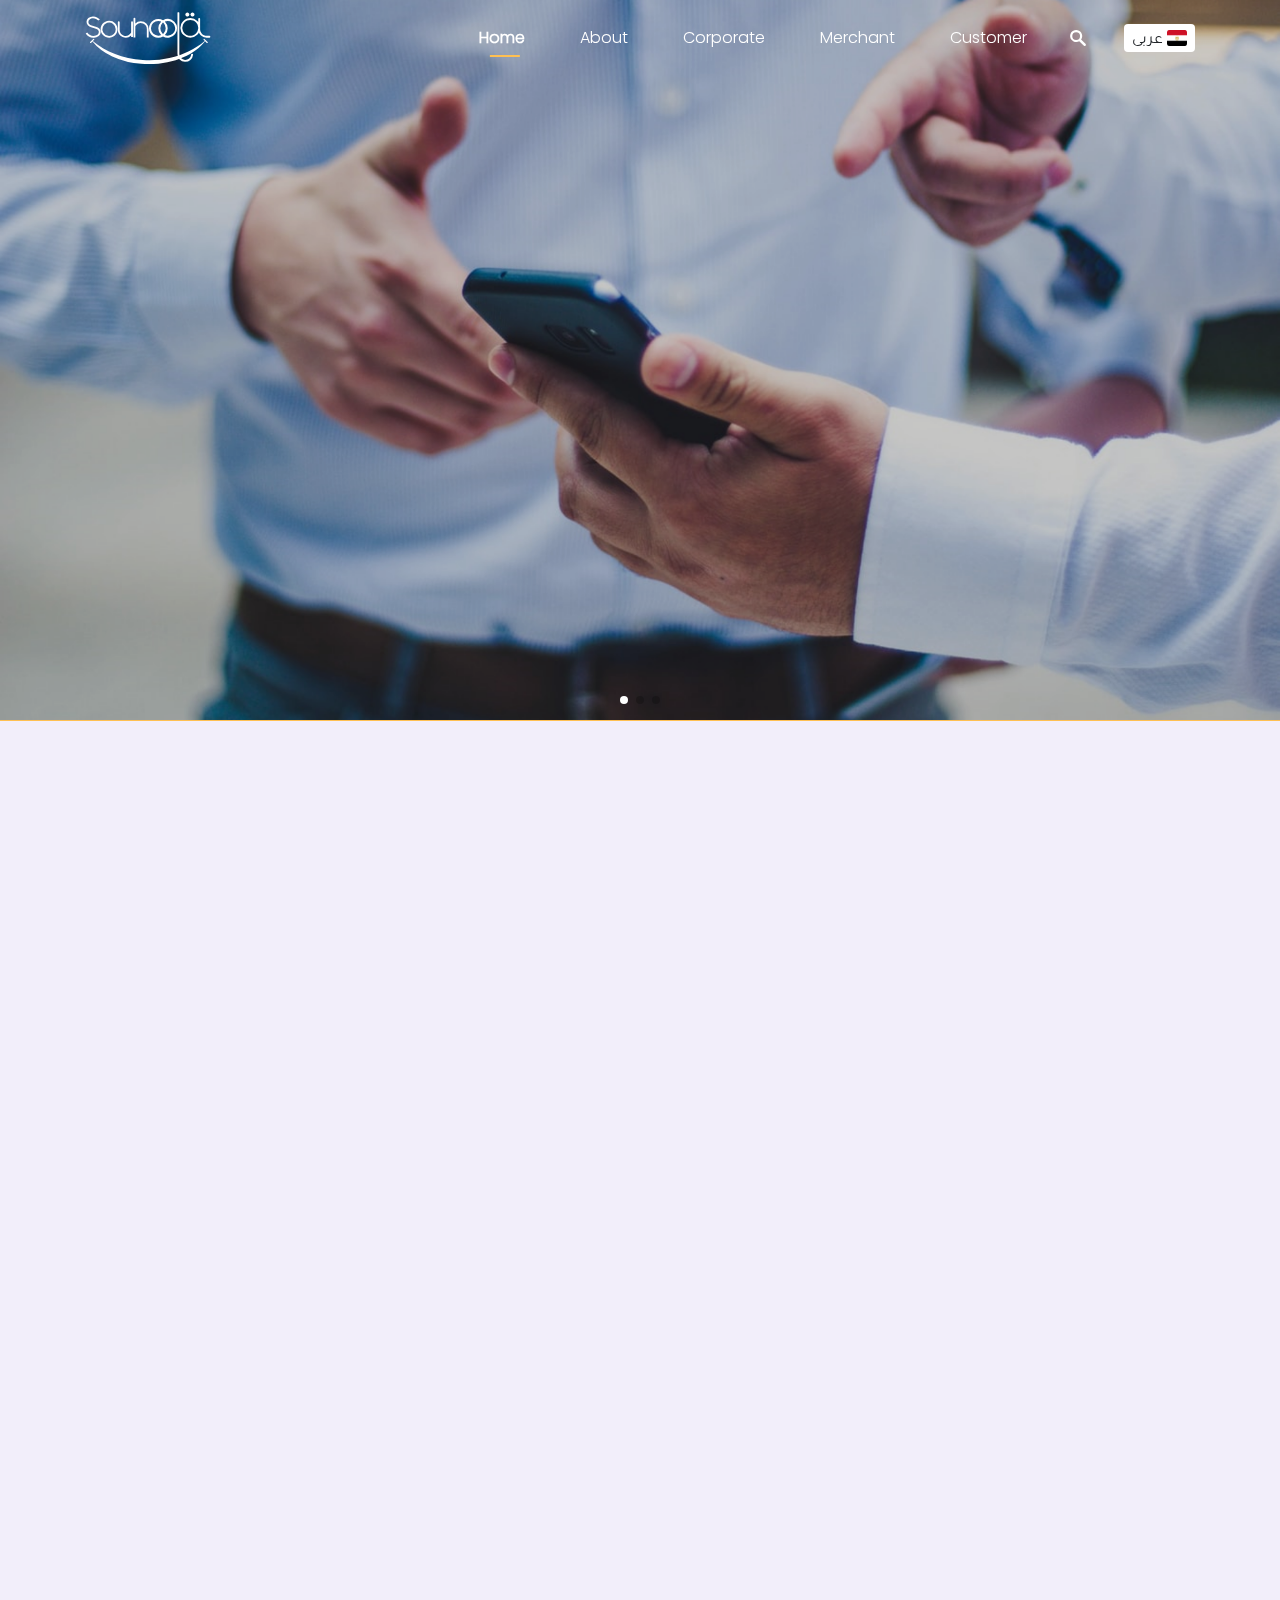
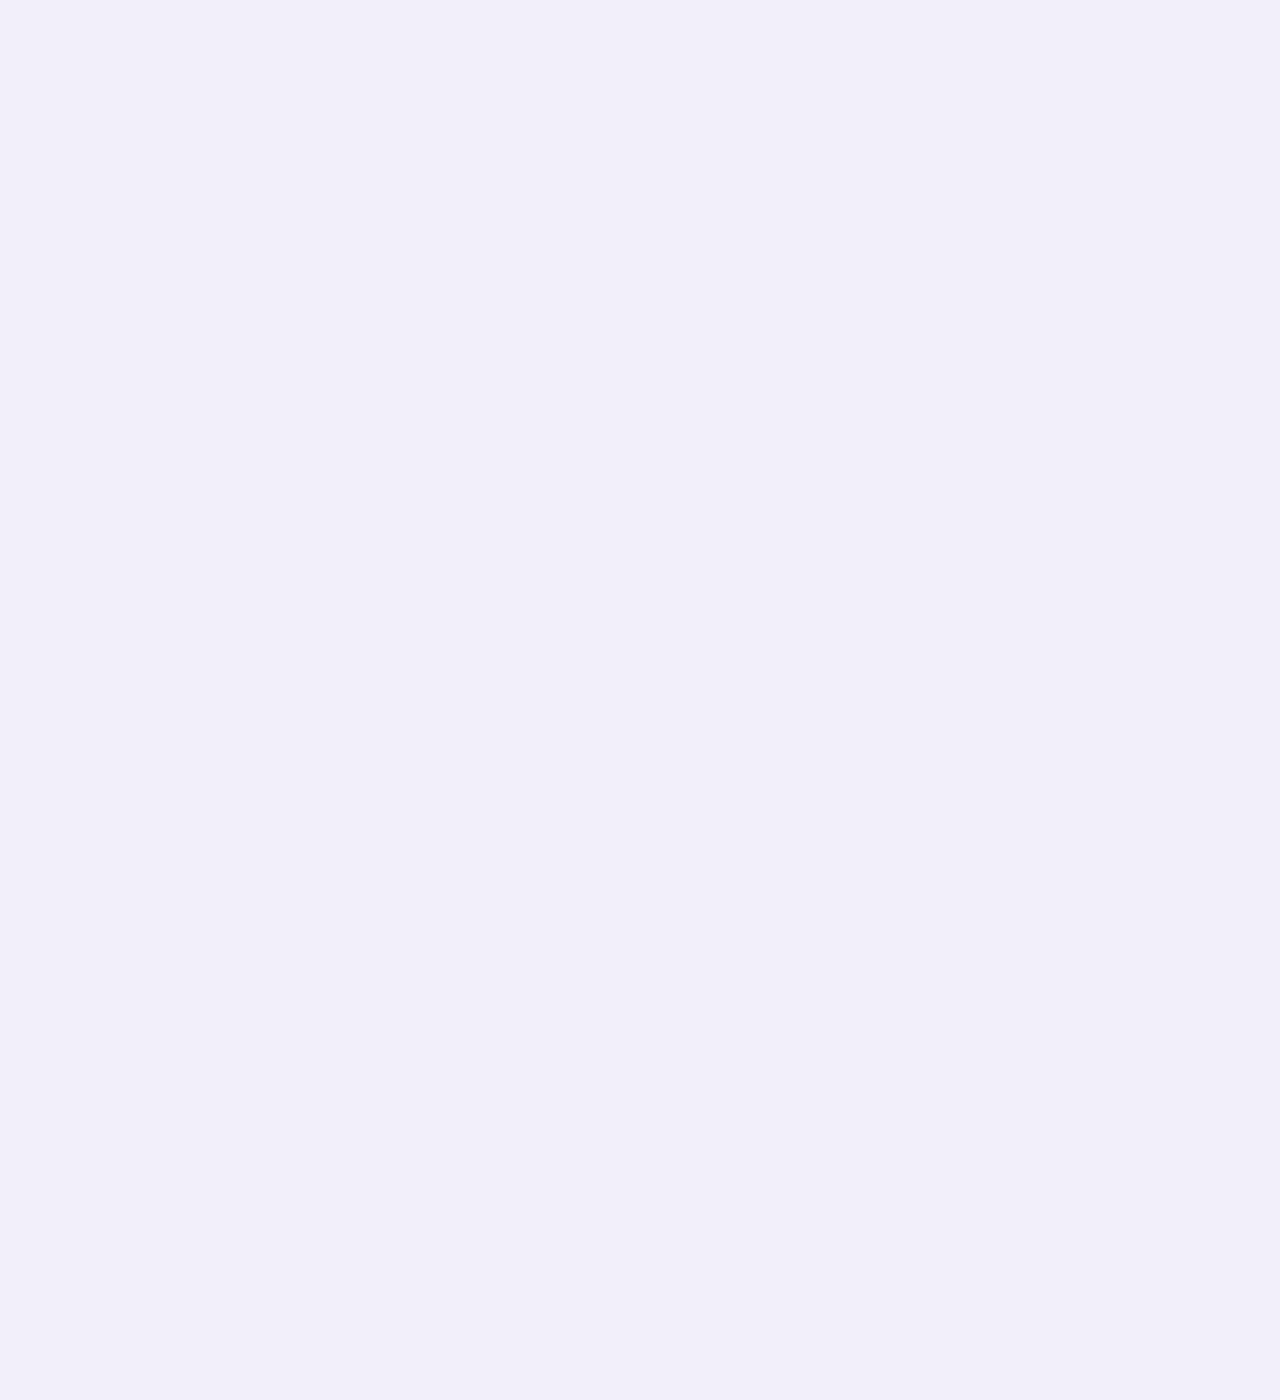
==== index.html @ a3ffac75 "upload" ====
<!DOCTYPE html>
<html lang="en">

<head>
    <meta charset="UTF-8">
    <meta name="viewport" content="width=device-width, initial-scale=1.0">
    <meta http-equiv="X-UA-Compatible" content="ie=edge">

    <link rel="stylesheet" href="https://stackpath.bootstrapcdn.com/bootstrap/4.3.1/css/bootstrap.min.css"
        integrity="sha384-ggOyR0iXCbMQv3Xipma34MD+dH/1fQ784/j6cY/iJTQUOhcWr7x9JvoRxT2MZw1T" crossorigin="anonymous">
    <link rel="stylesheet" href="css/swiper.min.css">
    <link rel="stylesheet" href="css/style-en.css">
    <title>Souhoola</title>
    <style>

    </style>
</head>

<body style="height: 3000px;">

    <!-- header -->
    <header>

        <!-- navbar -->
        <nav class="navbar navbar-expand-lg navbar--cutom navbar--index    ">
            <div class="container">
                <a class="navbar-brand" href="index.html">
                    <svg xmlns="http://www.w3.org/2000/svg" viewBox="0 0 184.583 77.026">
                        <g id="Group_640" data-name="Group 640" transform="translate(-39.164 -311.552)">
                            <path id="Path_822" data-name="Path 822"
                                d="M49.208,377.333l4.611-4.611a.873.873,0,1,1,1.234,1.234l-1.9,1.9.245.2c19.231,15.8,43.5,25.455,73.665,27.754a135.872,135.872,0,0,0,39.472-2.84c21.315-4.655,38.363-13.438,52.327-25.184.049-.041.1-.08.15-.12l-1.71-1.71a.872.872,0,1,1,1.233-1.234l4.611,4.611a.872.872,0,0,1-1.233,1.234l-2.6-2.6c-15.049,20.307-50.415,36.728-94.451,33.465A121.886,121.886,0,0,1,82,398.557q-18.674-8.719-29.364-22.186l-2.2,2.2a.872.872,0,0,1-1.233-1.234Z"
                                transform="translate(-3.418 -21.269)" fill="#fff" />
                            <g id="Group_607" data-name="Group 607" transform="translate(39.164 311.552)">
                                <g id="Group_605" data-name="Group 605" transform="translate(93.676 10.268)">
                                    <g id="Group_604" data-name="Group 604">
                                        <g id="Group_603" data-name="Group 603">
                                            <path id="Path_823" data-name="Path 823"
                                                d="M220.735,331.4a14,14,0,0,0-16.783-2.245,13.9,13.9,0,1,0,0,24.153A13.921,13.921,0,0,0,220.735,331.4ZM197,352.155a10.924,10.924,0,1,1,0-21.848,10.826,10.826,0,0,1,4.32.855c-.083.079-.167.156-.249.238a13.906,13.906,0,0,0,0,19.663c.081.082.165.159.249.238A10.826,10.826,0,0,1,197,352.155Zm7.727-18.65a10.933,10.933,0,0,1,0,15.452c-.252.253-.511.488-.775.71-.264-.222-.523-.458-.775-.71a10.933,10.933,0,0,1,0-15.452q.379-.378.775-.71Q204.348,333.128,204.727,333.505Zm13.9,15.452a10.525,10.525,0,0,1-7.726,3.2,10.826,10.826,0,0,1-4.32-.855c.083-.079.167-.156.249-.238a13.907,13.907,0,0,0,0-19.663c-.082-.082-.166-.158-.249-.238a10.826,10.826,0,0,1,4.32-.855,10.926,10.926,0,0,1,7.726,18.65Z"
                                                transform="translate(-183.097 -327.328)" fill="#fff" />
                                        </g>
                                    </g>
                                </g>
                                <g id="Group_606" data-name="Group 606">
                                    <path id="Path_824" data-name="Path 824"
                                        d="M298.619,352.063a1.365,1.365,0,0,0-.976-.389h-4.062a9.4,9.4,0,0,1-3.762-.757,9.682,9.682,0,0,1-3.06-2.078,9.969,9.969,0,0,1-2.067-3.075,9.343,9.343,0,0,1-.757-3.736V326.694a1.328,1.328,0,0,0-.41-1,1.422,1.422,0,0,0-1.952,0,1.329,1.329,0,0,0-.41,1v4.613a16.453,16.453,0,0,0-1.481-1.746,14.649,14.649,0,0,0-15.912-3.182,14.215,14.215,0,0,0-4.72,3.182,14.632,14.632,0,0,0-3.168,4.7,14.575,14.575,0,0,0,0,11.169,14.944,14.944,0,0,0,3.168,4.732,14.48,14.48,0,0,0,10.289,4.253,14.6,14.6,0,0,0,10.344-4.255,15.079,15.079,0,0,0,2.476-3.3,11.506,11.506,0,0,0,.946,1.818,12.517,12.517,0,0,0,1.693,2.105,12.293,12.293,0,0,0,8.783,3.635h4.062a1.386,1.386,0,0,0,1.386-1.386A1.293,1.293,0,0,0,298.619,352.063Zm-29.28-.415a11.4,11.4,0,0,1-4.582-.931,12.22,12.22,0,0,1-3.747-2.525,11.883,11.883,0,0,1-2.536-3.746,11.8,11.8,0,0,1,0-9.192,11.906,11.906,0,0,1,2.536-3.746,12.221,12.221,0,0,1,3.748-2.525,11.772,11.772,0,0,1,9.178,0,12.19,12.19,0,0,1,3.761,2.525,11.952,11.952,0,0,1,2.536,3.733,11.839,11.839,0,0,1,0,9.205,11.905,11.905,0,0,1-2.536,3.746,12.159,12.159,0,0,1-3.761,2.524A11.494,11.494,0,0,1,269.34,351.648Z"
                                        transform="translate(-114.447 -316.346)" fill="#fff" />
                                    <path id="Path_825" data-name="Path 825"
                                        d="M266.827,317.7a3.136,3.136,0,0,0,.942.646,2.884,2.884,0,0,0,2.314,0,3.113,3.113,0,0,0,1.587-1.587,2.885,2.885,0,0,0,0-2.314,3.117,3.117,0,0,0-1.587-1.588,2.885,2.885,0,0,0-2.314,0,3.117,3.117,0,0,0-1.587,1.588,2.885,2.885,0,0,0,0,2.314A3.141,3.141,0,0,0,266.827,317.7Z"
                                        transform="translate(-118.347 -311.922)" fill="#fff" />
                                    <path id="Path_826" data-name="Path 826"
                                        d="M278.54,317.7a3.137,3.137,0,0,0,.942.646,2.884,2.884,0,0,0,2.314,0,3.113,3.113,0,0,0,1.587-1.587,2.885,2.885,0,0,0,0-2.314,3.118,3.118,0,0,0-1.587-1.588,2.885,2.885,0,0,0-2.314,0,3.127,3.127,0,0,0-.942.646,2.974,2.974,0,0,0,0,4.2Z"
                                        transform="translate(-122.446 -311.922)" fill="#fff" />
                                    <path id="Path_827" data-name="Path 827"
                                        d="M55.331,337.308l-7.384-2.044a8.363,8.363,0,0,1-3.459-2.1,4.64,4.64,0,0,1-1.38-3.352,4.688,4.688,0,0,1,1.9-3.692,7.717,7.717,0,0,1,5.091-1.578,10.49,10.49,0,0,1,4.409.95,9.7,9.7,0,0,1,3.262,2.277l2.437-1.542a13.4,13.4,0,0,0-4.194-3.1,13.211,13.211,0,0,0-5.915-1.273,10.211,10.211,0,0,0-7.026,2.348,7.212,7.212,0,0,0-2.653,5.574,7.059,7.059,0,0,0,1.936,4.983A11.361,11.361,0,0,0,47.3,337.81l6.919,1.971a6.109,6.109,0,0,1,3.244,1.918,4.826,4.826,0,0,1,1.165,3.209,5.08,5.08,0,0,1-1.99,3.908q-1.99,1.72-5.933,1.72a11.1,11.1,0,0,1-5.144-1.326,10.194,10.194,0,0,1-4.068-3.764l-2.331,1.47a13,13,0,0,0,4.642,4.535,13.413,13.413,0,0,0,6.972,1.775,11.48,11.48,0,0,0,7.744-2.438,7.63,7.63,0,0,0,1.147-10.719A8.9,8.9,0,0,0,55.331,337.308Z"
                                        transform="translate(-39.164 -315.15)" fill="#fff" />
                                    <path id="Path_828" data-name="Path 828"
                                        d="M85.614,331.5a12.546,12.546,0,1,0,8.873,3.675A12.089,12.089,0,0,0,85.614,331.5Zm6.973,19.519a9.866,9.866,0,1,1,2.886-6.972A9.5,9.5,0,0,1,92.587,351.015Z"
                                        transform="translate(-51.002 -318.516)" fill="#fff" />
                                    <path id="Path_829" data-name="Path 829"
                                        d="M133.364,332.873h0a1.345,1.345,0,0,0-1.345,1.345V349.4a9.079,9.079,0,0,1-1.721,2.366,8.962,8.962,0,0,1-15.307-6.346v-11.2a1.344,1.344,0,1,0-2.689,0v11.2a11.663,11.663,0,0,0,19.716,8.424v2.33h2.689V334.218A1.344,1.344,0,0,0,133.364,332.873Z"
                                        transform="translate(-64.702 -318.997)" fill="#fff" />
                                    <path id="Path_830" data-name="Path 830"
                                        d="M158.788,329.776A11.254,11.254,0,0,0,150.722,333v-7.259a1.344,1.344,0,0,0-2.688,0v28.23h2.688V337.448a9.1,9.1,0,0,1,1.721-2.366,8.962,8.962,0,0,1,15.308,6.345v12.547h2.689V341.427a11.627,11.627,0,0,0-11.651-11.651Z"
                                        transform="translate(-77.178 -316.038)" fill="#fff" />
                                    <path id="Path_831" data-name="Path 831"
                                        d="M249.407,311.552a1.393,1.393,0,0,1,1.393,1.393v60.828a8.785,8.785,0,0,0,17.524.88,1.41,1.41,0,0,1,2.45-.832,1.437,1.437,0,0,1,.362,1.1,11.589,11.589,0,0,1-23.121-1.15V312.945a1.393,1.393,0,0,1,1.393-1.393Z"
                                        transform="translate(-112.088 -311.552)" fill="#fff" />
                                </g>
                            </g>
                        </g>
                    </svg>

                </a>
                <button class="navbar-toggler" type="button" data-toggle="collapse"
                    data-target="#navbarSupportedContent" aria-controls="navbarSupportedContent" aria-expanded="false"
                    aria-label="Toggle navigation">
                    <span class="navbar-toggler-icon"></span>
                </button>

                <div class="collapse navbar-collapse" id="navbarSupportedContent">
                    <ul class="navbar-nav ">
                        <li class="nav-item active">
                            <a class="nav-link" href="index.html">Home <span class="sr-only">(current)</span></a>
                        </li>
                        <li class="nav-item ">
                            <a class="nav-link" href="#">About</a>
                        </li>
                        <li class="nav-item  ">
                            <a class="nav-link" href="corprate.html">Corporate</a>
                        </li>
                        <li class="nav-item">
                            <a class="nav-link" href="#">Merchant</a>
                        </li>
                        <li class="nav-item">
                            <a class="nav-link" href="#">Customer</a>
                        </li>
                    </ul>
                    <form class="form-inline search-form">
                        <!-- <input class="form-control mr-sm-2" type="search" placeholder="Search" aria-label="Search"> -->
                        <button class="btn btn-search">
                            <svg id="surface1" xmlns="http://www.w3.org/2000/svg" width="21.783" height="22.219"
                                viewBox="0 0 21.783 22.219">
                                <path id="Path_790" data-name="Path 790"
                                    d="M15.285,13.185a8.354,8.354,0,1,0-2.57,2.366l6.161,6.124a1.749,1.749,0,0,0,2.536-2.409c-.021-.022-.041-.043-.064-.064Zm-6.825.571a5.388,5.388,0,1,1,5.386-5.4,5.39,5.39,0,0,1-5.386,5.4Zm0,0"
                                    transform="translate(-0.109 0)" fill="#fff" />
                            </svg>

                        </button>

                        <button class="btn btn-lang" type="submit">عربى <img src="imges/Flag_of_Egypt.png"
                                alt="egy-falg"></button>
                    </form>
                </div>
            </div>
        </nav>
        <!-- // navbar -->

        <!-- Swiper -->
        <div class="swiper-container  swiper-container--index">
            <div class="swiper-wrapper">
                <div class="swiper-slide">



                    <div class="over-lay"></div>
                 
                    <img class="slide" src="imges/001.png" alt="">
                </div>
                <div class="swiper-slide">



                    <div class="over-lay" ></div>
                    <img class="slide" src="imges/002.png" alt="">
                </div>
                <div class="swiper-slide">



                    <div class="over-lay"></div>
                    <img class="slide" src="imges/003.png" alt="">
                </div>

            </div>
            <!-- Add Pagination -->
            <div class="swiper-pagination swiper-pagination-white"></div>

        </div>









    </header>
    <!--// header -->









    <script src="https://code.jquery.com/jquery-3.3.1.slim.min.js"
        integrity="sha384-q8i/X+965DzO0rT7abK41JStQIAqVgRVzpbzo5smXKp4YfRvH+8abtTE1Pi6jizo"
        crossorigin="anonymous"></script>
    <script src="https://cdnjs.cloudflare.com/ajax/libs/popper.js/1.14.7/umd/popper.min.js"
        integrity="sha384-UO2eT0CpHqdSJQ6hJty5KVphtPhzWj9WO1clHTMGa3JDZwrnQq4sF86dIHNDz0W1"
        crossorigin="anonymous"></script>
    <script src="https://stackpath.bootstrapcdn.com/bootstrap/4.3.1/js/bootstrap.min.js"
        integrity="sha384-JjSmVgyd0p3pXB1rRibZUAYoIIy6OrQ6VrjIEaFf/nJGzIxFDsf4x0xIM+B07jRM"
        crossorigin="anonymous"></script>

    <script src="js/swiper.min.js"></script>
    <script src="js/main.js">   </script>
    <script>
        var swiper = new Swiper('.swiper-container--index', {
            spaceBetween: 60,
            effect: 'fade',
            loop: true,
            loopFillGroupWithBlank: true,
            speed: 700,
            autoplay: {
                delay: 5000,
                disableOnInteraction: false,
            },

            pagination: {
                el: '.swiper-pagination',
                clickable: true,
            },
            on: {
                click: function () {
                    this.clickedSlide
                }
            }

        });
    </script>



</body>

</html>
---- css/style-en.css ----
@font-face {
  font-family: 'Poppins';
  src: url("../fonts/Poppins-Light.ttf");
}

@font-face {
  font-family: 'Poppins-Regular';
  src: url("../fonts/Poppins-Light.ttf");
}

@font-face {
  font-family: 'Poppins-SemiBold';
  src: url("../fonts/Poppins-SemiBold.ttf");
}

@font-face {
  font-family: 'Tajawal-Regular';
  src: url("../fonts/Tajawal-Regular.ttf");
}

@font-face {
  font-family: 'Segoe-Script';
  src: url("../fonts/Segoe_Script.woff");
}

body {
  font-family: 'Poppins', 'Poppins-Regular', 'Poppins-SemiBold', 'Tajawal-Regular','Segoe-Script';
  background-color: #f2eefa;
  font-size: 14px;
}

ul,
ol {
  list-style: none;
  padding-left: 0;
  padding-right: 0;
}

.section-head {
  padding: 20px 0 0 0;
}

.section-head .circle {
  background-color: #ffc051;
  width: 75px;
  height: 75px;
  border-radius: 50%;
  padding: 15px;
}

.section-head .circle svg {
  width: 40px;
  height: 40px;
}

.section-head .section__title {
  padding: 30px 0;
  color: #3e206d;
  font-family: "Poppins-SemiBold";
}

header .navbar--cutom {
  height: 75px;
}

header .navbar--cutom .navbar-brand svg {
  width: 126px;
  height: 52px;
}

header .navbar--cutom .navbar-collapse {
  -webkit-box-pack: end;
      -ms-flex-pack: end;
          justify-content: flex-end;
}

header .navbar--cutom .navbar-collapse .navbar-nav .nav-item .nav-link {
  color: #000;
  padding-left: 25px;
  padding-right: 30px;
  font-size: 16px;
  -webkit-transition: all 0.3s ease-in-out;
  transition: all 0.3s ease-in-out;
}

header .navbar--cutom .navbar-collapse .navbar-nav .nav-item .nav-link:hover {
  font-weight: bold;
  -webkit-transition: all 0.3s ease-in-out;
  transition: all 0.3s ease-in-out;
}

header .navbar--cutom .navbar-collapse .navbar-nav .nav-item.active .nav-link {
  font-weight: bold;
}

header .navbar--cutom .navbar-collapse .search-form .btn-search svg {
  width: 16px;
  height: 16px;
}

header .navbar--cutom .navbar-collapse .search-form .btn-lang {
  -webkit-margin-start: 25px;
          margin-inline-start: 25px;
  background-color: #fff;
  padding: 1px 7px;
}

header .navbar--cutom .navbar-collapse .search-form .btn-lang img {
  width: 20px;
  height: 16px;
}

header .navbar--sec {
  background-color: #eeeeee;
  border-bottom-left-radius: 15px;
  border-bottom-right-radius: 15px;
  -webkit-box-shadow: 0px 12px 20px -7px gray;
          box-shadow: 0px 12px 20px -7px gray;
  -webkit-box-shadow: 0px 9px 5px -10px #777676;
          box-shadow: 0px 9px 5px -10px #777676;
}

header .navbar--sec .navbar-collapse .navbar-nav .nav-item .nav-link:hover {
  color: #3e206d;
}

header .navbar--sec .navbar-collapse .navbar-nav .nav-item.active .nav-link {
  color: #3e206d;
}

header .navbar--index {
  position: absolute;
  left: 0;
  right: 0;
  z-index: 99999;
}

header .navbar--index .navbar-collapse .navbar-nav .nav-item .nav-link {
  color: #fff;
  position: relative;
}

header .navbar--index .navbar-collapse .navbar-nav .nav-item .nav-link:hover {
  color: #fff;
}

header .navbar--index .navbar-collapse .navbar-nav .nav-item .nav-link:hover::after {
  content: "";
  border-bottom: 2px solid #ffc051;
  position: absolute;
  bottom: 1px;
  left: 50%;
  -webkit-transform: translate(-50%);
          transform: translate(-50%);
  width: 30%;
  -webkit-transition: all 0.7s ease-in-out;
  transition: all 0.7s ease-in-out;
}

header .navbar--index .navbar-collapse .navbar-nav .nav-item.active .nav-link {
  color: #fff;
}

header .navbar--index .navbar-collapse .navbar-nav .nav-item.active .nav-link::after {
  content: "";
  border-bottom: 2px solid #ffc051;
  position: absolute;
  bottom: 1px;
  left: 50%;
  -webkit-transform: translate(-50%);
          transform: translate(-50%);
  width: 30%;
}

.swiper-container--index {
  border-bottom: 1px solid #FFC051;
}

.swiper-container--index .swiper-container {
  width: 100%;
  height: 100%;
}

.swiper-container--index .swiper-slide .over-lay {
  position: absolute;
  left: 0;
  right: 0;
  top: 0;
  bottom: 0;
  background-color: #0000002e;
}

.swiper-container--index .swiper-slide .slide {
  width: 100%;
  height: 100%;
}

.corporate .welcome {
  background-color: #fefefe;
  padding-top: 30px;
  padding-bottom: 80px;
}

.corporate .welcome .welcome__row {
  display: -webkit-box;
  display: -ms-flexbox;
  display: flex;
  -webkit-box-pack: justify;
      -ms-flex-pack: justify;
          justify-content: space-between;
}

.corporate .welcome .welcome__row .welcome__col {
  width: 45%;
}

.corporate .welcome .welcome__row .welcome__col .w__souhoola {
  margin: 0;
  padding: 15px 0 5px 0;
  color: #ffc051;
  font-size: 18px;
  font-family: "Poppins-Regular";
}

.corporate .welcome .welcome__row .welcome__col h2 {
  color: #3e206d;
  font-family: "Poppins-SemiBold";
}

.corporate .welcome .welcome__row .welcome__col .w__brief {
  padding-top: 10px;
  color: #000000;
  font-family: "Poppins-Regular";
  font-weight: bold;
}

.corporate .seo-word .ceo__text {
  color: #000;
  font-size: 16px;
  font-weight: bold;
  line-height: 1.8;
}

.corporate .seo-word .ceo__signature {
  text-align: end;
  font-family: "Segoe-Script";
  font-size: 18px;
  font-weight: bold;
  color: #000;
}

.corporate .seo-word .ceo__m-v {
  display: -webkit-box;
  display: -ms-flexbox;
  display: flex;
  -webkit-box-pack: justify;
      -ms-flex-pack: justify;
          justify-content: space-between;
  padding: 70px 0 40px 0;
}

.corporate .seo-word .ceo__m-v .m-v__box {
  background-color: #fff;
  padding: 20px;
  width: 45%;
  position: relative;
  -webkit-box-shadow: 0px 0px 5px 0px #777676;
          box-shadow: 0px 0px 5px 0px #777676;
}

.corporate .seo-word .ceo__m-v .m-v__box h3 {
  margin: 0;
  padding: 0px 0 15px 0;
  font-weight: bold;
  color: #3e206d;
}

.corporate .seo-word .ceo__m-v .m-v__box p {
  font-weight: bold;
  line-height: 2;
  font-size: 16px;
}

.corporate .seo-word .ceo__m-v .m-v__box .m-v__icon {
  position: absolute;
  top: -40px;
  right: -40px;
}

.corporate .seo-word .ceo__m-v .m-v__box .m-v__icon svg {
  width: 80px;
  height: 80px;
}

.corporate .our-board .our__box {
  background-color: #fff;
  padding: 20px;
  position: relative;
  -webkit-box-shadow: 0px 0px 5px 0px #777676;
          box-shadow: 0px 0px 5px 0px #777676;
  font-family: "Poppins-Regular";
  text-align: center;
  font-weight: bold;
  line-height: 1.7;
}

.corporate .our-board .our__box img {
  border-radius: 50%;
  max-width: 100px;
  margin-bottom: 10px;
}

.corporate .our-board .our__box .name {
  color: #3e206d;
}

.corporate .our-board .our__box .job-title,
.corporate .our-board .our__box .company {
  margin-bottom: 2px;
  font-size: 16px;
}

.corporate .top-manegment .top__box {
  background-color: #fff;
  padding: 20px 10px;
  display: -webkit-box;
  display: -ms-flexbox;
  display: flex;
  -webkit-box-shadow: 0px 0px 5px 0px #777676;
          box-shadow: 0px 0px 5px 0px #777676;
  font-family: "Poppins-Regular";
}

.corporate .top-manegment .top__box .img-contain {
  width: 30%;
}

.corporate .top-manegment .top__box .img-contain img {
  width: 100%;
  padding: 0 10px;
}

.corporate .top-manegment .top__box .emp-desc {
  width: 70%;
  text-align: start;
  font-size: 14px;
}

.corporate .top-manegment .top__box .emp-desc .name {
  margin-top: 5px;
  color: #3e206d;
}

.corporate .top-manegment .top__box .emp-desc p {
  margin: 0;
  font-weight: bold;
}

.corporate .top-manegment .swiper-container {
  width: 100%;
  height: 100%;
}

.corporate .top-manegment .swiper-slide {
  text-align: center;
  font-size: 18px;
  background: #fff;
  /* Center slide text vertically */
  display: -webkit-box;
  display: -ms-flexbox;
  display: flex;
  -webkit-box-pack: center;
  -ms-flex-pack: center;
  justify-content: center;
  -webkit-box-align: center;
  -ms-flex-align: center;
  align-items: center;
}

.corporate .our-coll {
  margin-bottom: 80px;
}

.corporate .our-coll .swiper-container--cutom {
  width: 100%;
  height: 100%;
}

.corporate .our-coll .swiper-container--cutom .swiper-slide {
  text-align: center;
  font-size: 18px;
  background: #fff;
  /* Center slide text vertically */
  display: -webkit-box;
  display: -ms-flexbox;
  display: flex;
  -webkit-box-pack: center;
  -ms-flex-pack: center;
  justify-content: center;
  -webkit-box-align: center;
  -ms-flex-align: center;
  align-items: center;
}

.corporate .our-coll .swiper-container--cutom .swiper-slide img {
  width: 100%;
}

.corporate .our-coll .swiper-button-prev,
.corporate .our-coll .swiper-container-rtl .swiper-button-next {
  left: -60px;
  background-image: none !important;
  outline: none !important;
}

.corporate .our-coll .swiper-button-prev svg path,
.corporate .our-coll .swiper-container-rtl .swiper-button-next svg path {
  fill: #ffc051;
}

.corporate .our-coll .swiper-button-prev:hover svg path,
.corporate .our-coll .swiper-container-rtl .swiper-button-next:hover svg path {
  fill: #f2a82a;
}

.corporate .our-coll .swiper-button-next,
.corporate .our-coll .swiper-container-rtl .swiper-button-prev {
  background-image: none !important;
  right: -60px;
  outline: none !important;
}

.corporate .our-coll .swiper-button-next svg,
.corporate .our-coll .swiper-container-rtl .swiper-button-prev svg {
  outline: none;
}

.corporate .our-coll .swiper-button-next svg path,
.corporate .our-coll .swiper-container-rtl .swiper-button-prev svg path {
  fill: #ffc051;
}

.corporate .our-coll .swiper-button-next:hover svg path,
.corporate .our-coll .swiper-container-rtl .swiper-button-prev:hover svg path {
  fill: #f2a82a;
}

footer {
  background-color: #3E206D;
  padding: 5px 0;
}

footer .footer {
  display: -webkit-box;
  display: -ms-flexbox;
  display: flex;
  -webkit-box-pack: justify;
      -ms-flex-pack: justify;
          justify-content: space-between;
}

footer .footer div {
  color: #fff;
}

footer .footer div svg {
  width: 45px;
  height: 30px;
}

/*# sourceMappingURL=style-en.css.map */
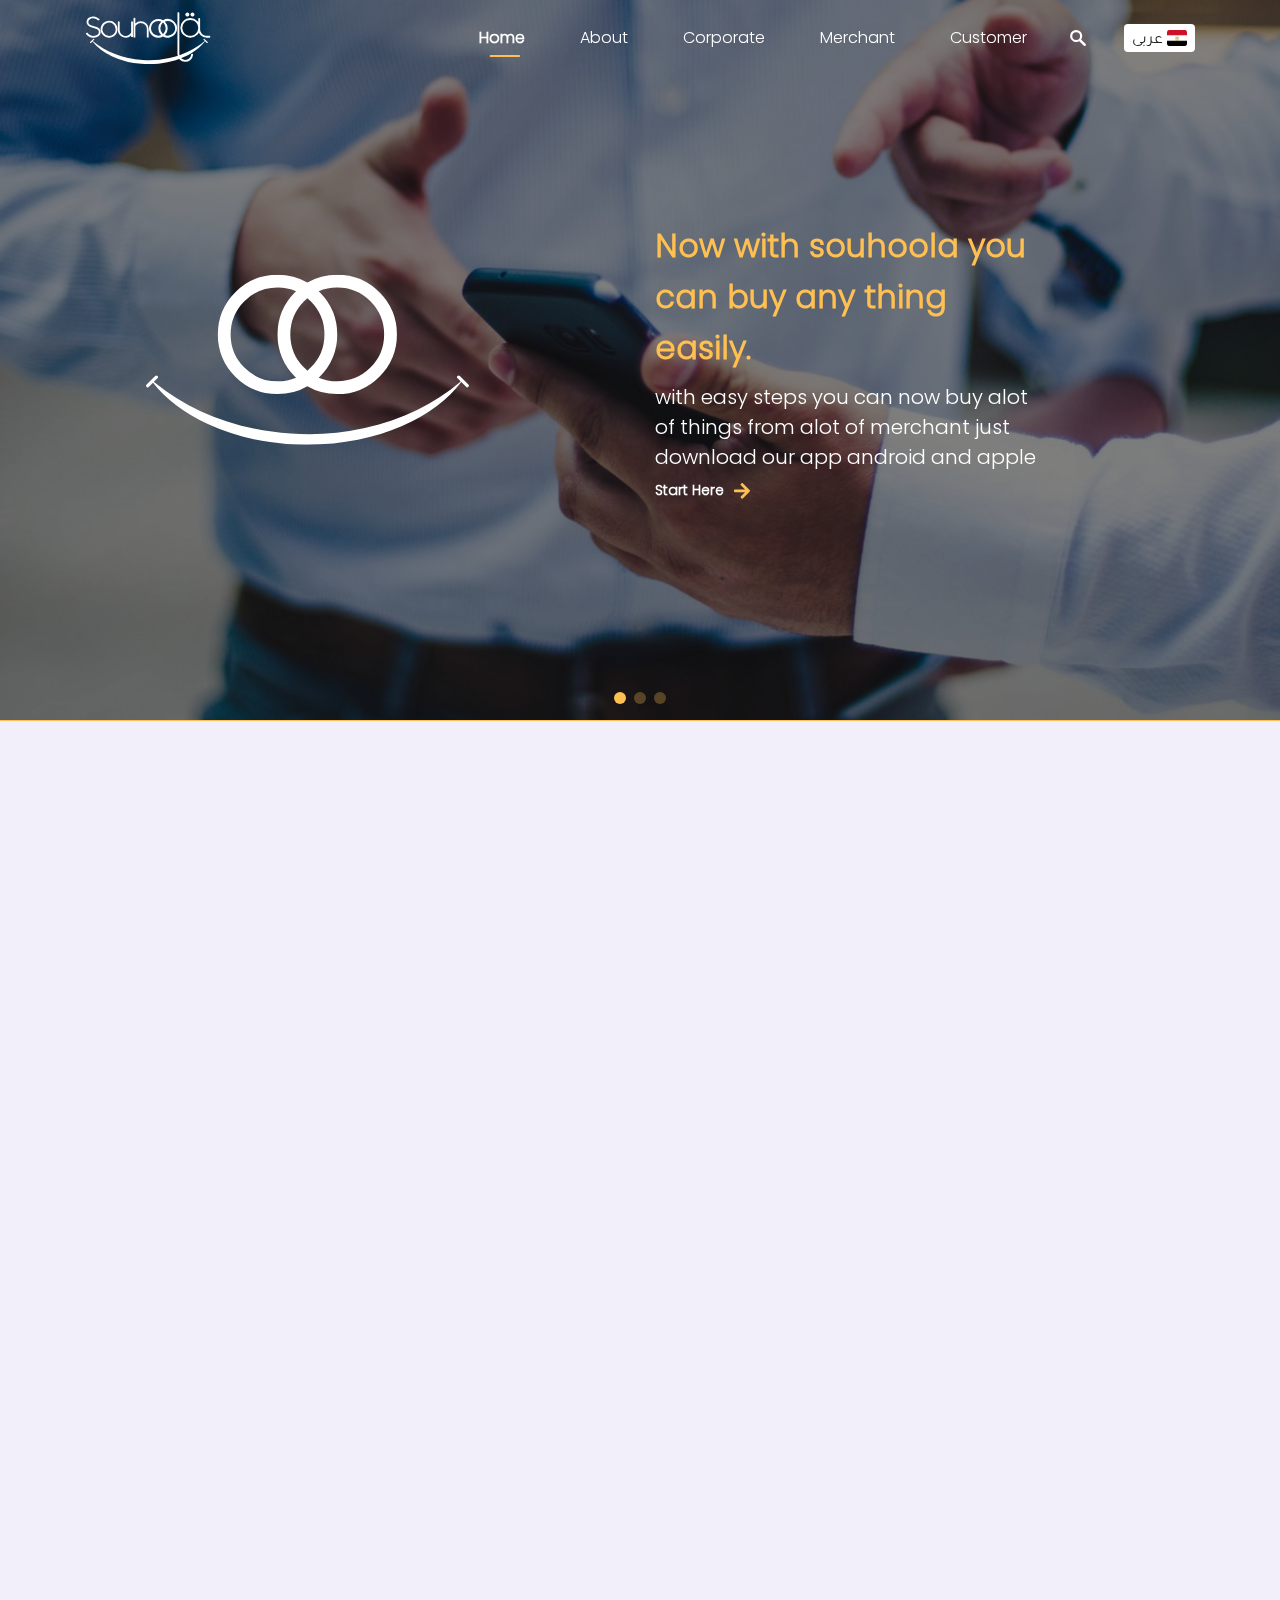
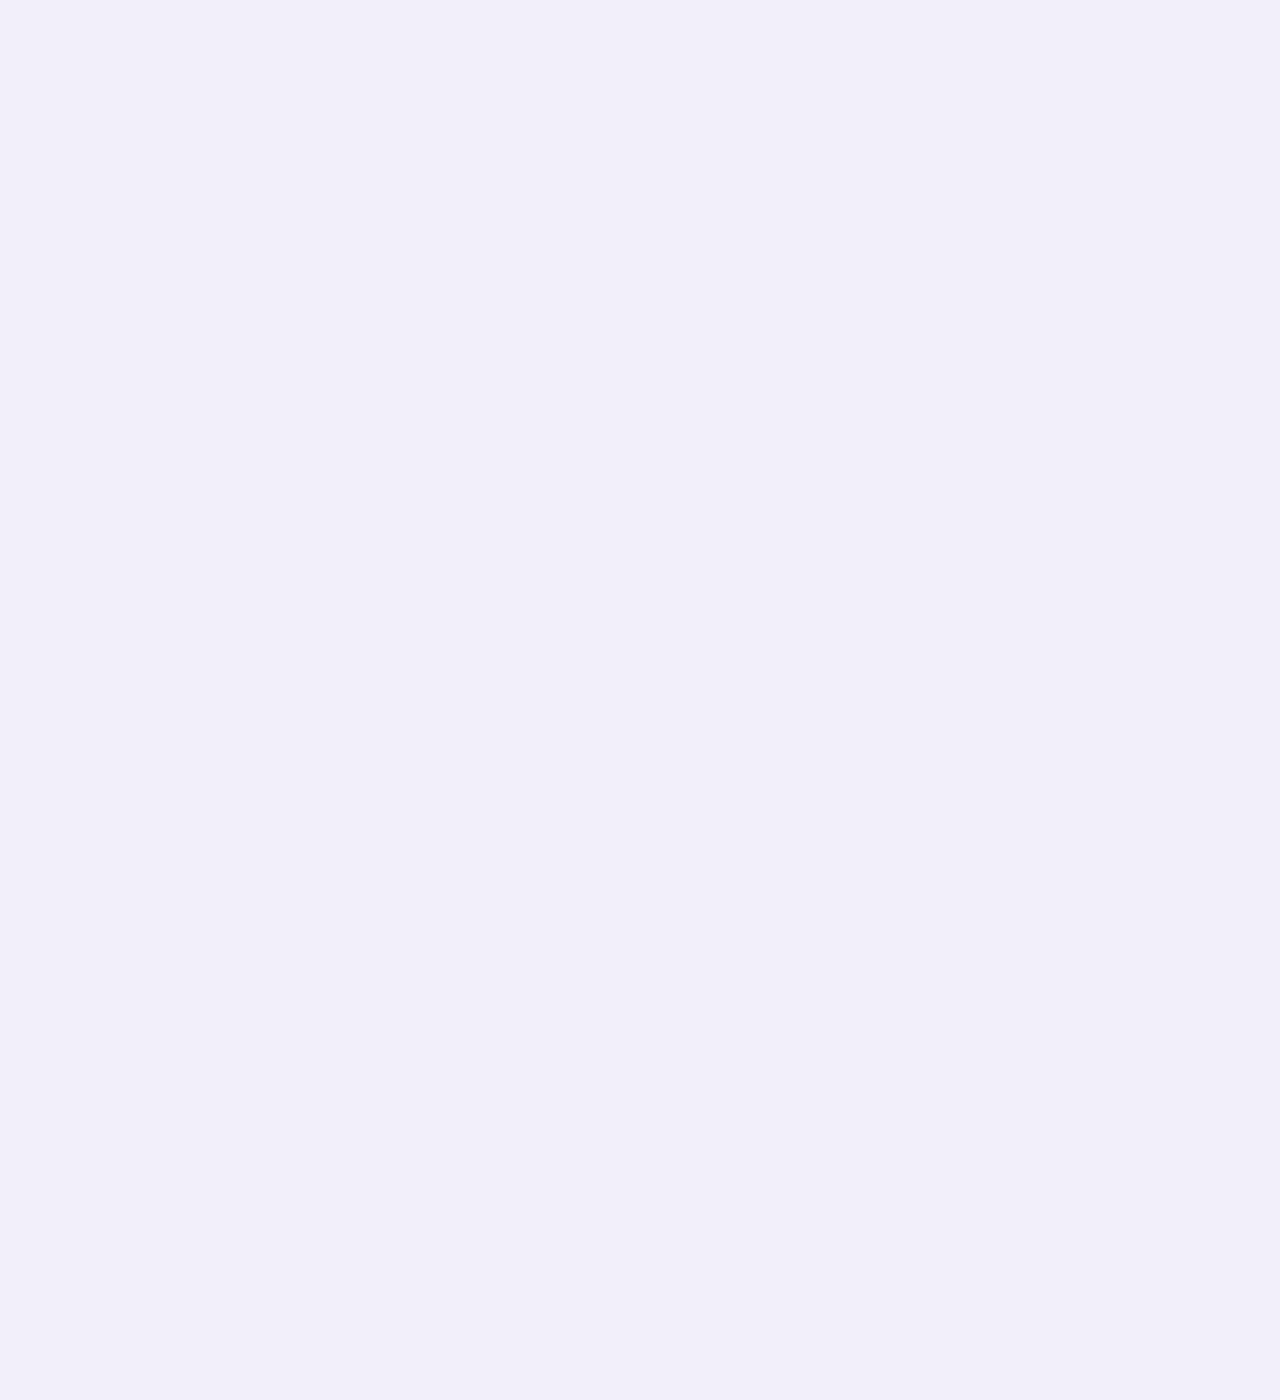
==== commit 14ddace8: "upload" ====
--- a/index.html
+++ b/index.html
@@ -120,26 +120,131 @@
             <div class="swiper-wrapper">
                 <div class="swiper-slide">
 
-
+                    <div class="banner-content">
+                        <div class="container">
+                            <div class="row justify-content-between">
+                                <div class="col-5 align-self-center">
+                                    <div class="content__logo">
+                                        <svg xmlns="http://www.w3.org/2000/svg"
+                                            viewBox="0 0 659.048 347.214">
+                                            <g id="Group_796" data-name="Group 796" transform="translate(0 -59.406)">
+                                                <path id="Path_813" data-name="Path 813"
+                                                    d="M39.776,389.946,57.2,372.522a3.3,3.3,0,1,1,4.661,4.661l-7.194,7.194c.306.249.621.493.924.742,72.654,59.7,164.344,96.168,278.3,104.855a513.38,513.38,0,0,0,149.122-10.729c80.53-17.586,144.935-50.771,197.692-95.147.185-.154.379-.3.564-.455l-6.459-6.459a3.3,3.3,0,1,1,4.661-4.661l17.421,17.423a3.295,3.295,0,0,1-4.661,4.658l-9.822-9.822C625.556,461.5,491.945,523.542,325.577,511.211c-58.844-4.36-112.968-18.235-161.908-41.084Q93.121,437.186,52.732,386.308l-8.3,8.3a3.294,3.294,0,1,1-4.658-4.658Z"
+                                                    transform="translate(-38.809 -106.16)" fill="#fff" />
+                                                <g id="Group_608" data-name="Group 608"
+                                                    transform="translate(146.384 59.406)">
+                                                    <path id="Path_294" data-name="Path 294"
+                                                        d="M523.116,360.488q-35.715-35.707-86.223-35.709-33.806,0-60.963,16.021-27.176-15.99-60.964-16.021-50.51,0-86.217,35.709T193.04,446.711q0,50.51,35.709,86.223t86.217,35.7q33.8,0,60.964-16.016,27.168,15.99,60.963,16.016,50.511,0,86.223-35.7t35.71-86.223Q558.826,396.2,523.116,360.488ZM314.967,542.51q-39.706,0-67.757-28.042t-28.042-67.756q0-39.715,28.042-67.762,28.039-28.031,67.757-28.042a94.913,94.913,0,0,1,37.889,7.5c-.73.7-1.466,1.367-2.18,2.086q-35.715,35.715-35.71,86.223t35.71,86.223c.714.714,1.45,1.388,2.18,2.085A95.006,95.006,0,0,1,314.967,542.51Zm67.763-163.56Q410.768,407,410.771,446.711t-28.042,67.756q-3.32,3.311-6.8,6.224-3.477-2.921-6.793-6.224-28.048-28.039-28.042-67.756t28.042-67.762q3.311-3.312,6.793-6.224Q379.407,375.647,382.729,378.949ZM504.656,514.467q-28.048,28.048-67.763,28.042a95,95,0,0,1-37.884-7.49c.725-.7,1.461-1.371,2.18-2.085q35.707-35.707,35.71-86.223t-35.71-86.223c-.719-.719-1.455-1.389-2.18-2.086a94.9,94.9,0,0,1,37.884-7.5q39.715,0,67.763,28.042Q532.687,407,532.7,446.711T504.656,514.467Z"
+                                                        transform="translate(-193.04 -324.779)" fill="#fff" />
+                                                </g>
+                                            </g>
+                                        </svg>
+
+                                    </div>
+
+                                </div>
+                                <div class="col-6">
+                                   <div class="content__text">
+                                   <h2>
+                                    Now with souhoola you <br> can buy any thing <br>easily.
+                                   </h2>
+                                   <h5>with easy steps you can now buy alot<br> of things from alot of merchant just <br> download our app android and apple</h5>
+                                      <a class="start" href="#"> Start Here <svg aria-hidden="true" focusable="false" data-prefix="fas" data-icon="arrow-right" class="svg-inline--fa fa-arrow-right fa-w-14" role="img" xmlns="http://www.w3.org/2000/svg" viewBox="0 0 448 512"><path fill="currentColor" d="M190.5 66.9l22.2-22.2c9.4-9.4 24.6-9.4 33.9 0L441 239c9.4 9.4 9.4 24.6 0 33.9L246.6 467.3c-9.4 9.4-24.6 9.4-33.9 0l-22.2-22.2c-9.5-9.5-9.3-25 .4-34.3L311.4 296H24c-13.3 0-24-10.7-24-24v-32c0-13.3 10.7-24 24-24h287.4L190.9 101.2c-9.8-9.3-10-24.8-.4-34.3z"></path></svg></a>
+                                   </div>
+                                </div>
+
+                            </div>
+                        </div>
+                    </div>
 
                     <div class="over-lay"></div>
-                 
                     <img class="slide" src="imges/001.png" alt="">
                 </div>
                 <div class="swiper-slide">
 
-
-
-                    <div class="over-lay" ></div>
+                    <div class="banner-content">
+                        <div class="container">
+                            <div class="row justify-content-between">
+                                <div class="col-5 align-self-center">
+                                    <div class="content__logo">
+                                        <svg xmlns="http://www.w3.org/2000/svg"
+                                            viewBox="0 0 659.048 347.214">
+                                            <g id="Group_796" data-name="Group 796" transform="translate(0 -59.406)">
+                                                <path id="Path_813" data-name="Path 813"
+                                                    d="M39.776,389.946,57.2,372.522a3.3,3.3,0,1,1,4.661,4.661l-7.194,7.194c.306.249.621.493.924.742,72.654,59.7,164.344,96.168,278.3,104.855a513.38,513.38,0,0,0,149.122-10.729c80.53-17.586,144.935-50.771,197.692-95.147.185-.154.379-.3.564-.455l-6.459-6.459a3.3,3.3,0,1,1,4.661-4.661l17.421,17.423a3.295,3.295,0,0,1-4.661,4.658l-9.822-9.822C625.556,461.5,491.945,523.542,325.577,511.211c-58.844-4.36-112.968-18.235-161.908-41.084Q93.121,437.186,52.732,386.308l-8.3,8.3a3.294,3.294,0,1,1-4.658-4.658Z"
+                                                    transform="translate(-38.809 -106.16)" fill="#fff" />
+                                                <g id="Group_608" data-name="Group 608"
+                                                    transform="translate(146.384 59.406)">
+                                                    <path id="Path_294" data-name="Path 294"
+                                                        d="M523.116,360.488q-35.715-35.707-86.223-35.709-33.806,0-60.963,16.021-27.176-15.99-60.964-16.021-50.51,0-86.217,35.709T193.04,446.711q0,50.51,35.709,86.223t86.217,35.7q33.8,0,60.964-16.016,27.168,15.99,60.963,16.016,50.511,0,86.223-35.7t35.71-86.223Q558.826,396.2,523.116,360.488ZM314.967,542.51q-39.706,0-67.757-28.042t-28.042-67.756q0-39.715,28.042-67.762,28.039-28.031,67.757-28.042a94.913,94.913,0,0,1,37.889,7.5c-.73.7-1.466,1.367-2.18,2.086q-35.715,35.715-35.71,86.223t35.71,86.223c.714.714,1.45,1.388,2.18,2.085A95.006,95.006,0,0,1,314.967,542.51Zm67.763-163.56Q410.768,407,410.771,446.711t-28.042,67.756q-3.32,3.311-6.8,6.224-3.477-2.921-6.793-6.224-28.048-28.039-28.042-67.756t28.042-67.762q3.311-3.312,6.793-6.224Q379.407,375.647,382.729,378.949ZM504.656,514.467q-28.048,28.048-67.763,28.042a95,95,0,0,1-37.884-7.49c.725-.7,1.461-1.371,2.18-2.085q35.707-35.707,35.71-86.223t-35.71-86.223c-.719-.719-1.455-1.389-2.18-2.086a94.9,94.9,0,0,1,37.884-7.5q39.715,0,67.763,28.042Q532.687,407,532.7,446.711T504.656,514.467Z"
+                                                        transform="translate(-193.04 -324.779)" fill="#fff" />
+                                                </g>
+                                            </g>
+                                        </svg>
+
+                                    </div>
+
+                                </div>
+                                <div class="col-6">
+                                   <div class="content__text">
+                                   <h2>
+                                    Now with souhoola you <br> can buy any thing <br>easily.
+                                   </h2>
+                                   <h5>with easy steps you can now buy alot<br> of things from alot of merchant just <br> download our app android and apple</h5>
+                                      <a class="start" href="#"> Start Here <svg aria-hidden="true" focusable="false" data-prefix="fas" data-icon="arrow-right" class="svg-inline--fa fa-arrow-right fa-w-14" role="img" xmlns="http://www.w3.org/2000/svg" viewBox="0 0 448 512"><path fill="currentColor" d="M190.5 66.9l22.2-22.2c9.4-9.4 24.6-9.4 33.9 0L441 239c9.4 9.4 9.4 24.6 0 33.9L246.6 467.3c-9.4 9.4-24.6 9.4-33.9 0l-22.2-22.2c-9.5-9.5-9.3-25 .4-34.3L311.4 296H24c-13.3 0-24-10.7-24-24v-32c0-13.3 10.7-24 24-24h287.4L190.9 101.2c-9.8-9.3-10-24.8-.4-34.3z"></path></svg></a>
+                                   </div>
+                                </div>
+
+                            </div>
+                        </div>
+                    </div>
+
+                    <div class="over-lay"></div>
                     <img class="slide" src="imges/002.png" alt="">
                 </div>
                 <div class="swiper-slide">
 
-
+                    <div class="banner-content">
+                        <div class="container">
+                            <div class="row justify-content-between">
+                                <div class="col-5 align-self-center">
+                                    <div class="content__logo">
+                                        <svg xmlns="http://www.w3.org/2000/svg"
+                                            viewBox="0 0 659.048 347.214">
+                                            <g id="Group_796" data-name="Group 796" transform="translate(0 -59.406)">
+                                                <path id="Path_813" data-name="Path 813"
+                                                    d="M39.776,389.946,57.2,372.522a3.3,3.3,0,1,1,4.661,4.661l-7.194,7.194c.306.249.621.493.924.742,72.654,59.7,164.344,96.168,278.3,104.855a513.38,513.38,0,0,0,149.122-10.729c80.53-17.586,144.935-50.771,197.692-95.147.185-.154.379-.3.564-.455l-6.459-6.459a3.3,3.3,0,1,1,4.661-4.661l17.421,17.423a3.295,3.295,0,0,1-4.661,4.658l-9.822-9.822C625.556,461.5,491.945,523.542,325.577,511.211c-58.844-4.36-112.968-18.235-161.908-41.084Q93.121,437.186,52.732,386.308l-8.3,8.3a3.294,3.294,0,1,1-4.658-4.658Z"
+                                                    transform="translate(-38.809 -106.16)" fill="#fff" />
+                                                <g id="Group_608" data-name="Group 608"
+                                                    transform="translate(146.384 59.406)">
+                                                    <path id="Path_294" data-name="Path 294"
+                                                        d="M523.116,360.488q-35.715-35.707-86.223-35.709-33.806,0-60.963,16.021-27.176-15.99-60.964-16.021-50.51,0-86.217,35.709T193.04,446.711q0,50.51,35.709,86.223t86.217,35.7q33.8,0,60.964-16.016,27.168,15.99,60.963,16.016,50.511,0,86.223-35.7t35.71-86.223Q558.826,396.2,523.116,360.488ZM314.967,542.51q-39.706,0-67.757-28.042t-28.042-67.756q0-39.715,28.042-67.762,28.039-28.031,67.757-28.042a94.913,94.913,0,0,1,37.889,7.5c-.73.7-1.466,1.367-2.18,2.086q-35.715,35.715-35.71,86.223t35.71,86.223c.714.714,1.45,1.388,2.18,2.085A95.006,95.006,0,0,1,314.967,542.51Zm67.763-163.56Q410.768,407,410.771,446.711t-28.042,67.756q-3.32,3.311-6.8,6.224-3.477-2.921-6.793-6.224-28.048-28.039-28.042-67.756t28.042-67.762q3.311-3.312,6.793-6.224Q379.407,375.647,382.729,378.949ZM504.656,514.467q-28.048,28.048-67.763,28.042a95,95,0,0,1-37.884-7.49c.725-.7,1.461-1.371,2.18-2.085q35.707-35.707,35.71-86.223t-35.71-86.223c-.719-.719-1.455-1.389-2.18-2.086a94.9,94.9,0,0,1,37.884-7.5q39.715,0,67.763,28.042Q532.687,407,532.7,446.711T504.656,514.467Z"
+                                                        transform="translate(-193.04 -324.779)" fill="#fff" />
+                                                </g>
+                                            </g>
+                                        </svg>
+
+                                    </div>
+
+                                </div>
+                                <div class="col-6">
+                                   <div class="content__text">
+                                   <h2>
+                                    Now with souhoola you <br> can buy any thing <br>easily.
+                                   </h2>
+                                   <h5>with easy steps you can now buy alot<br> of things from alot of merchant just <br> download our app android and apple</h5>
+                                      <a class="start" href="#"> Start Here <svg aria-hidden="true" focusable="false" data-prefix="fas" data-icon="arrow-right" class="svg-inline--fa fa-arrow-right fa-w-14" role="img" xmlns="http://www.w3.org/2000/svg" viewBox="0 0 448 512"><path fill="currentColor" d="M190.5 66.9l22.2-22.2c9.4-9.4 24.6-9.4 33.9 0L441 239c9.4 9.4 9.4 24.6 0 33.9L246.6 467.3c-9.4 9.4-24.6 9.4-33.9 0l-22.2-22.2c-9.5-9.5-9.3-25 .4-34.3L311.4 296H24c-13.3 0-24-10.7-24-24v-32c0-13.3 10.7-24 24-24h287.4L190.9 101.2c-9.8-9.3-10-24.8-.4-34.3z"></path></svg></a>
+                                   </div>
+                                </div>
+
+                            </div>
+                        </div>
+                    </div>
 
                     <div class="over-lay"></div>
                     <img class="slide" src="imges/003.png" alt="">
                 </div>
+
 
             </div>
             <!-- Add Pagination -->
@@ -186,19 +291,16 @@
             loopFillGroupWithBlank: true,
             speed: 700,
             autoplay: {
-                delay: 5000,
+                delay: 6000,
                 disableOnInteraction: false,
             },
 
             pagination: {
                 el: '.swiper-pagination',
                 clickable: true,
-            },
-            on: {
-                click: function () {
-                    this.clickedSlide
-                }
             }
+
+
 
         });
     </script>
--- a/css/style-en.css
+++ b/css/style-en.css
@@ -174,12 +174,58 @@
 }
 
 .swiper-container--index {
-  border-bottom: 1px solid #FFC051;
+  border-bottom: 1px solid #ffc051;
 }
 
 .swiper-container--index .swiper-container {
   width: 100%;
   height: 100%;
+}
+
+.swiper-container--index .swiper-slide {
+  position: relative;
+}
+
+.swiper-container--index .swiper-slide .banner-content {
+  position: absolute;
+  left: 0;
+  right: 0;
+  top: 50%;
+  -webkit-transform: translateY(-50%);
+          transform: translateY(-50%);
+  z-index: 9999;
+}
+
+.swiper-container--index .swiper-slide .banner-content .content__logo svg {
+  width: 100%;
+  height: auto;
+  max-height: 170px;
+}
+
+.swiper-container--index .swiper-slide .banner-content .content__text h2 {
+  line-height: 1.6;
+  font-weight: bold;
+  color: #ffc051;
+}
+
+.swiper-container--index .swiper-slide .banner-content .content__text h5 {
+  line-height: 1.5;
+  color: #fff;
+}
+
+.swiper-container--index .swiper-slide .banner-content .content__text .start {
+  color: #fff;
+  font-weight: bold;
+}
+
+.swiper-container--index .swiper-slide .banner-content .content__text .start svg {
+  width: 16px;
+  -webkit-margin-start: 6px;
+          margin-inline-start: 6px;
+}
+
+.swiper-container--index .swiper-slide .banner-content .content__text .start svg path {
+  fill: #ffc051;
 }
 
 .swiper-container--index .swiper-slide .over-lay {
@@ -188,12 +234,25 @@
   right: 0;
   top: 0;
   bottom: 0;
-  background-color: #0000002e;
+  z-index: 999;
+  background-color: #0000007a;
 }
 
 .swiper-container--index .swiper-slide .slide {
   width: 100%;
   height: 100%;
+}
+
+.swiper-container--index .swiper-pagination-bullet {
+  width: 12px;
+  height: 12px;
+  background-color: #ffc051;
+  opacity: 0.29;
+}
+
+.swiper-container--index .swiper-pagination-bullet.swiper-pagination-bullet-active {
+  background-color: #ffc051;
+  opacity: 1;
 }
 
 .corporate .welcome {
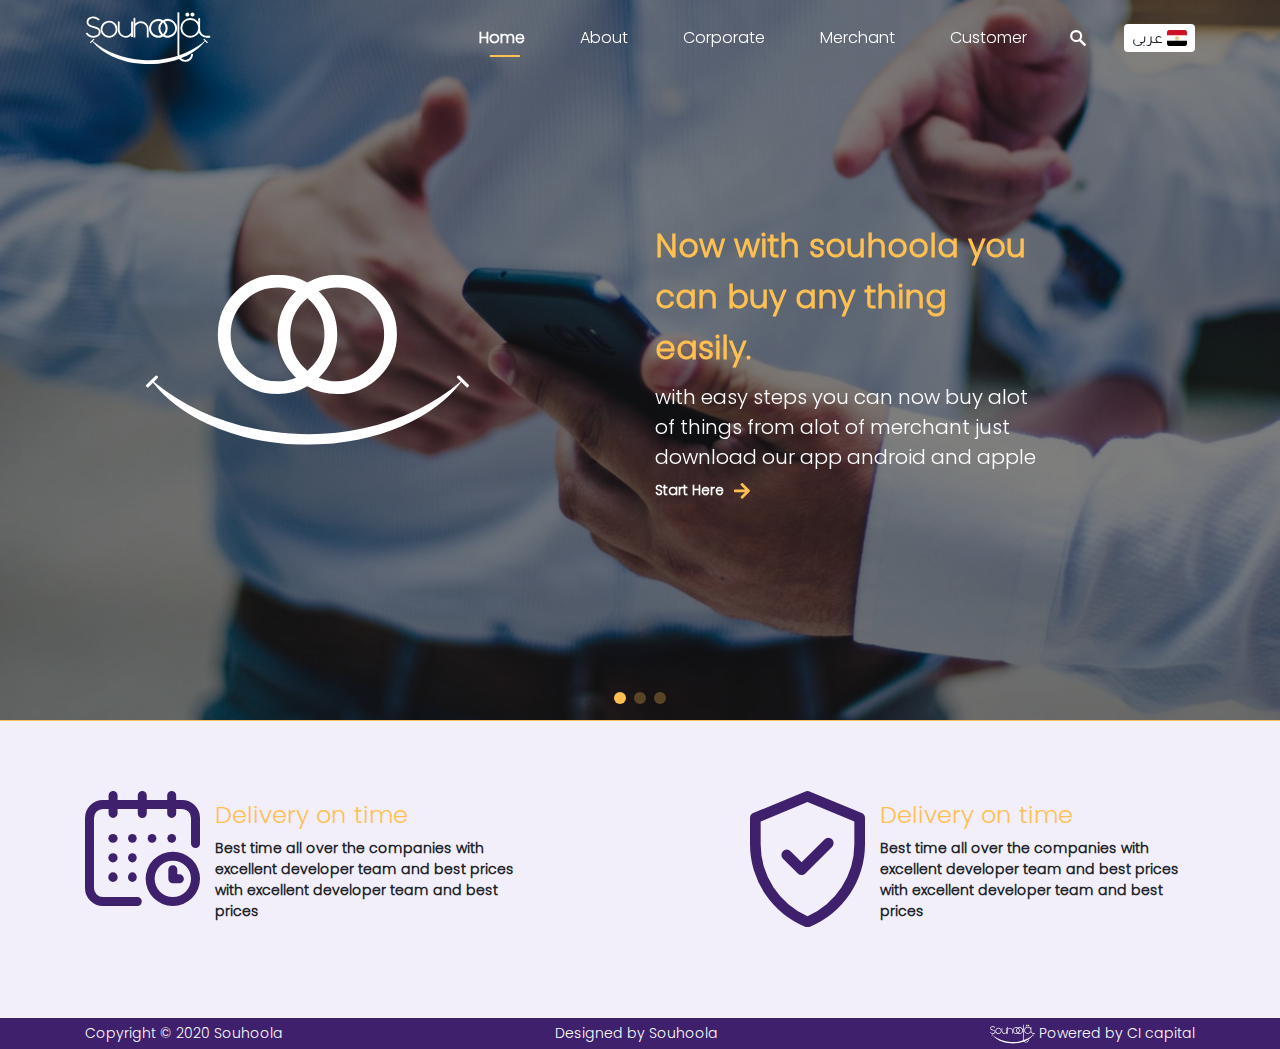
==== commit ce185a74: "upload" ====
--- a/index.html
+++ b/index.html
@@ -16,7 +16,7 @@
     </style>
 </head>
 
-<body style="height: 3000px;">
+<body>
 
     <!-- header -->
     <header>
@@ -125,8 +125,7 @@
                             <div class="row justify-content-between">
                                 <div class="col-5 align-self-center">
                                     <div class="content__logo">
-                                        <svg xmlns="http://www.w3.org/2000/svg"
-                                            viewBox="0 0 659.048 347.214">
+                                        <svg xmlns="http://www.w3.org/2000/svg" viewBox="0 0 659.048 347.214">
                                             <g id="Group_796" data-name="Group 796" transform="translate(0 -59.406)">
                                                 <path id="Path_813" data-name="Path 813"
                                                     d="M39.776,389.946,57.2,372.522a3.3,3.3,0,1,1,4.661,4.661l-7.194,7.194c.306.249.621.493.924.742,72.654,59.7,164.344,96.168,278.3,104.855a513.38,513.38,0,0,0,149.122-10.729c80.53-17.586,144.935-50.771,197.692-95.147.185-.154.379-.3.564-.455l-6.459-6.459a3.3,3.3,0,1,1,4.661-4.661l17.421,17.423a3.295,3.295,0,0,1-4.661,4.658l-9.822-9.822C625.556,461.5,491.945,523.542,325.577,511.211c-58.844-4.36-112.968-18.235-161.908-41.084Q93.121,437.186,52.732,386.308l-8.3,8.3a3.294,3.294,0,1,1-4.658-4.658Z"
@@ -144,13 +143,21 @@
 
                                 </div>
                                 <div class="col-6">
-                                   <div class="content__text">
-                                   <h2>
-                                    Now with souhoola you <br> can buy any thing <br>easily.
-                                   </h2>
-                                   <h5>with easy steps you can now buy alot<br> of things from alot of merchant just <br> download our app android and apple</h5>
-                                      <a class="start" href="#"> Start Here <svg aria-hidden="true" focusable="false" data-prefix="fas" data-icon="arrow-right" class="svg-inline--fa fa-arrow-right fa-w-14" role="img" xmlns="http://www.w3.org/2000/svg" viewBox="0 0 448 512"><path fill="currentColor" d="M190.5 66.9l22.2-22.2c9.4-9.4 24.6-9.4 33.9 0L441 239c9.4 9.4 9.4 24.6 0 33.9L246.6 467.3c-9.4 9.4-24.6 9.4-33.9 0l-22.2-22.2c-9.5-9.5-9.3-25 .4-34.3L311.4 296H24c-13.3 0-24-10.7-24-24v-32c0-13.3 10.7-24 24-24h287.4L190.9 101.2c-9.8-9.3-10-24.8-.4-34.3z"></path></svg></a>
-                                   </div>
+                                    <div class="content__text">
+                                        <h2>
+                                            Now with souhoola you <br> can buy any thing <br>easily.
+                                        </h2>
+                                        <h5>with easy steps you can now buy alot<br> of things from alot of merchant
+                                            just <br> download our app android and apple</h5>
+                                        <a class="start" href="#"> Start Here <svg aria-hidden="true" focusable="false"
+                                                data-prefix="fas" data-icon="arrow-right"
+                                                class="svg-inline--fa fa-arrow-right fa-w-14" role="img"
+                                                xmlns="http://www.w3.org/2000/svg" viewBox="0 0 448 512">
+                                                <path fill="currentColor"
+                                                    d="M190.5 66.9l22.2-22.2c9.4-9.4 24.6-9.4 33.9 0L441 239c9.4 9.4 9.4 24.6 0 33.9L246.6 467.3c-9.4 9.4-24.6 9.4-33.9 0l-22.2-22.2c-9.5-9.5-9.3-25 .4-34.3L311.4 296H24c-13.3 0-24-10.7-24-24v-32c0-13.3 10.7-24 24-24h287.4L190.9 101.2c-9.8-9.3-10-24.8-.4-34.3z">
+                                                </path>
+                                            </svg></a>
+                                    </div>
                                 </div>
 
                             </div>
@@ -167,8 +174,7 @@
                             <div class="row justify-content-between">
                                 <div class="col-5 align-self-center">
                                     <div class="content__logo">
-                                        <svg xmlns="http://www.w3.org/2000/svg"
-                                            viewBox="0 0 659.048 347.214">
+                                        <svg xmlns="http://www.w3.org/2000/svg" viewBox="0 0 659.048 347.214">
                                             <g id="Group_796" data-name="Group 796" transform="translate(0 -59.406)">
                                                 <path id="Path_813" data-name="Path 813"
                                                     d="M39.776,389.946,57.2,372.522a3.3,3.3,0,1,1,4.661,4.661l-7.194,7.194c.306.249.621.493.924.742,72.654,59.7,164.344,96.168,278.3,104.855a513.38,513.38,0,0,0,149.122-10.729c80.53-17.586,144.935-50.771,197.692-95.147.185-.154.379-.3.564-.455l-6.459-6.459a3.3,3.3,0,1,1,4.661-4.661l17.421,17.423a3.295,3.295,0,0,1-4.661,4.658l-9.822-9.822C625.556,461.5,491.945,523.542,325.577,511.211c-58.844-4.36-112.968-18.235-161.908-41.084Q93.121,437.186,52.732,386.308l-8.3,8.3a3.294,3.294,0,1,1-4.658-4.658Z"
@@ -186,13 +192,21 @@
 
                                 </div>
                                 <div class="col-6">
-                                   <div class="content__text">
-                                   <h2>
-                                    Now with souhoola you <br> can buy any thing <br>easily.
-                                   </h2>
-                                   <h5>with easy steps you can now buy alot<br> of things from alot of merchant just <br> download our app android and apple</h5>
-                                      <a class="start" href="#"> Start Here <svg aria-hidden="true" focusable="false" data-prefix="fas" data-icon="arrow-right" class="svg-inline--fa fa-arrow-right fa-w-14" role="img" xmlns="http://www.w3.org/2000/svg" viewBox="0 0 448 512"><path fill="currentColor" d="M190.5 66.9l22.2-22.2c9.4-9.4 24.6-9.4 33.9 0L441 239c9.4 9.4 9.4 24.6 0 33.9L246.6 467.3c-9.4 9.4-24.6 9.4-33.9 0l-22.2-22.2c-9.5-9.5-9.3-25 .4-34.3L311.4 296H24c-13.3 0-24-10.7-24-24v-32c0-13.3 10.7-24 24-24h287.4L190.9 101.2c-9.8-9.3-10-24.8-.4-34.3z"></path></svg></a>
-                                   </div>
+                                    <div class="content__text">
+                                        <h2>
+                                            Now with souhoola you <br> can buy any thing <br>easily.
+                                        </h2>
+                                        <h5>with easy steps you can now buy alot<br> of things from alot of merchant
+                                            just <br> download our app android and apple</h5>
+                                        <a class="start" href="#"> Start Here <svg aria-hidden="true" focusable="false"
+                                                data-prefix="fas" data-icon="arrow-right"
+                                                class="svg-inline--fa fa-arrow-right fa-w-14" role="img"
+                                                xmlns="http://www.w3.org/2000/svg" viewBox="0 0 448 512">
+                                                <path fill="currentColor"
+                                                    d="M190.5 66.9l22.2-22.2c9.4-9.4 24.6-9.4 33.9 0L441 239c9.4 9.4 9.4 24.6 0 33.9L246.6 467.3c-9.4 9.4-24.6 9.4-33.9 0l-22.2-22.2c-9.5-9.5-9.3-25 .4-34.3L311.4 296H24c-13.3 0-24-10.7-24-24v-32c0-13.3 10.7-24 24-24h287.4L190.9 101.2c-9.8-9.3-10-24.8-.4-34.3z">
+                                                </path>
+                                            </svg></a>
+                                    </div>
                                 </div>
 
                             </div>
@@ -209,8 +223,7 @@
                             <div class="row justify-content-between">
                                 <div class="col-5 align-self-center">
                                     <div class="content__logo">
-                                        <svg xmlns="http://www.w3.org/2000/svg"
-                                            viewBox="0 0 659.048 347.214">
+                                        <svg xmlns="http://www.w3.org/2000/svg" viewBox="0 0 659.048 347.214">
                                             <g id="Group_796" data-name="Group 796" transform="translate(0 -59.406)">
                                                 <path id="Path_813" data-name="Path 813"
                                                     d="M39.776,389.946,57.2,372.522a3.3,3.3,0,1,1,4.661,4.661l-7.194,7.194c.306.249.621.493.924.742,72.654,59.7,164.344,96.168,278.3,104.855a513.38,513.38,0,0,0,149.122-10.729c80.53-17.586,144.935-50.771,197.692-95.147.185-.154.379-.3.564-.455l-6.459-6.459a3.3,3.3,0,1,1,4.661-4.661l17.421,17.423a3.295,3.295,0,0,1-4.661,4.658l-9.822-9.822C625.556,461.5,491.945,523.542,325.577,511.211c-58.844-4.36-112.968-18.235-161.908-41.084Q93.121,437.186,52.732,386.308l-8.3,8.3a3.294,3.294,0,1,1-4.658-4.658Z"
@@ -228,13 +241,21 @@
 
                                 </div>
                                 <div class="col-6">
-                                   <div class="content__text">
-                                   <h2>
-                                    Now with souhoola you <br> can buy any thing <br>easily.
-                                   </h2>
-                                   <h5>with easy steps you can now buy alot<br> of things from alot of merchant just <br> download our app android and apple</h5>
-                                      <a class="start" href="#"> Start Here <svg aria-hidden="true" focusable="false" data-prefix="fas" data-icon="arrow-right" class="svg-inline--fa fa-arrow-right fa-w-14" role="img" xmlns="http://www.w3.org/2000/svg" viewBox="0 0 448 512"><path fill="currentColor" d="M190.5 66.9l22.2-22.2c9.4-9.4 24.6-9.4 33.9 0L441 239c9.4 9.4 9.4 24.6 0 33.9L246.6 467.3c-9.4 9.4-24.6 9.4-33.9 0l-22.2-22.2c-9.5-9.5-9.3-25 .4-34.3L311.4 296H24c-13.3 0-24-10.7-24-24v-32c0-13.3 10.7-24 24-24h287.4L190.9 101.2c-9.8-9.3-10-24.8-.4-34.3z"></path></svg></a>
-                                   </div>
+                                    <div class="content__text">
+                                        <h2>
+                                            Now with souhoola you <br> can buy any thing <br>easily.
+                                        </h2>
+                                        <h5>with easy steps you can now buy alot<br> of things from alot of merchant
+                                            just <br> download our app android and apple</h5>
+                                        <a class="start" href="#"> Start Here <svg aria-hidden="true" focusable="false"
+                                                data-prefix="fas" data-icon="arrow-right"
+                                                class="svg-inline--fa fa-arrow-right fa-w-14" role="img"
+                                                xmlns="http://www.w3.org/2000/svg" viewBox="0 0 448 512">
+                                                <path fill="currentColor"
+                                                    d="M190.5 66.9l22.2-22.2c9.4-9.4 24.6-9.4 33.9 0L441 239c9.4 9.4 9.4 24.6 0 33.9L246.6 467.3c-9.4 9.4-24.6 9.4-33.9 0l-22.2-22.2c-9.5-9.5-9.3-25 .4-34.3L311.4 296H24c-13.3 0-24-10.7-24-24v-32c0-13.3 10.7-24 24-24h287.4L190.9 101.2c-9.8-9.3-10-24.8-.4-34.3z">
+                                                </path>
+                                            </svg></a>
+                                    </div>
                                 </div>
 
                             </div>
@@ -244,27 +265,154 @@
                     <div class="over-lay"></div>
                     <img class="slide" src="imges/003.png" alt="">
                 </div>
-
-
             </div>
             <!-- Add Pagination -->
             <div class="swiper-pagination swiper-pagination-white"></div>
-
         </div>
-
-
-
-
-
-
-
-
-
     </header>
     <!--// header -->
-
-
-
+    <div class="index">
+        <div class="container">
+            <section class="first-sec">
+                <div class="row justify-content-between">
+                    <div class="col-md-5">
+                        <div class="sec__box">
+                            <div class="icon">
+                                <svg id="calendar" xmlns="http://www.w3.org/2000/svg" width="198.752" height="198.752"
+                                    viewBox="0 0 198.752 198.752">
+                                    <g id="Group_596" data-name="Group 596">
+                                        <g id="Group_595" data-name="Group 595">
+                                            <circle id="Ellipse_226" data-name="Ellipse 226" cx="7.5" cy="7.5" r="7.5"
+                                                transform="translate(142.376 74.376)" fill="#3e206d" />
+                                            <path id="Path_804" data-name="Path 804"
+                                                d="M167.7,15.527H157.6V7.764a7.764,7.764,0,1,0-15.527,0v7.764H106.752V7.764a7.764,7.764,0,1,0-15.527,0v7.764H56.287V7.764a7.764,7.764,0,1,0-15.527,0v7.764h-9.7A31.09,31.09,0,0,0,0,46.582V167.7a31.09,31.09,0,0,0,31.055,31.055H90.448a7.764,7.764,0,0,0,0-15.527H31.055A15.545,15.545,0,0,1,15.527,167.7V46.582A15.545,15.545,0,0,1,31.055,31.055h9.7v7.764a7.764,7.764,0,0,0,15.527,0V31.055H91.224v7.764a7.764,7.764,0,1,0,15.527,0V31.055h35.325v7.764a7.764,7.764,0,0,0,15.527,0V31.055H167.7a15.545,15.545,0,0,1,15.527,15.527V90.836a7.764,7.764,0,1,0,15.527,0V46.582A31.09,31.09,0,0,0,167.7,15.527Z"
+                                                fill="#3e206d" />
+                                            <path id="Path_805" data-name="Path 805"
+                                                d="M316.971,270a46.971,46.971,0,1,0,46.971,46.971A47.024,47.024,0,0,0,316.971,270Zm0,78.414a31.443,31.443,0,1,1,31.443-31.443A31.479,31.479,0,0,1,316.971,348.414Z"
+                                                transform="translate(-165.189 -165.189)" fill="#3e206d" />
+                                            <path id="Path_806" data-name="Path 806"
+                                                d="M390.021,345.916h-3.494v-8.152a7.764,7.764,0,0,0-15.527,0v15.916a7.764,7.764,0,0,0,7.764,7.764h11.257a7.764,7.764,0,1,0,0-15.527Z"
+                                                transform="translate(-226.982 -201.898)" fill="#3e206d" />
+                                            <circle id="Ellipse_227" data-name="Ellipse 227" cx="7.5" cy="7.5" r="7.5"
+                                                transform="translate(108.376 74.376)" fill="#3e206d" />
+                                            <ellipse id="Ellipse_228" data-name="Ellipse 228" cx="7.5" cy="8" rx="7.5"
+                                                ry="8" transform="translate(74.376 107.376)" fill="#3e206d" />
+                                            <ellipse id="Ellipse_229" data-name="Ellipse 229" cx="8" cy="7.5" rx="8"
+                                                ry="7.5" transform="translate(40.376 74.376)" fill="#3e206d" />
+                                            <circle id="Ellipse_230" data-name="Ellipse 230" cx="8" cy="8" r="8"
+                                                transform="translate(40.376 107.376)" fill="#3e206d" />
+                                            <ellipse id="Ellipse_231" data-name="Ellipse 231" cx="8" cy="8.5" rx="8"
+                                                ry="8.5" transform="translate(40.376 140.376)" fill="#3e206d" />
+                                            <ellipse id="Ellipse_232" data-name="Ellipse 232" cx="7.5" cy="8.5" rx="7.5"
+                                                ry="8.5" transform="translate(74.376 140.376)" fill="#3e206d" />
+                                            <circle id="Ellipse_233" data-name="Ellipse 233" cx="7.5" cy="7.5" r="7.5"
+                                                transform="translate(74.376 74.376)" fill="#3e206d" />
+                                        </g>
+                                    </g>
+                                </svg>
+                            </div>
+                            <div class="box__content">
+                                <h4>Delivery on time</h4>
+                                <p>
+                                    Best time all over the companies with excellent developer team and best prices with
+                                    excellent developer team and best prices
+                                </p>
+                            </div>
+                        </div>
+                    </div>
+                    <div class="col-md-5">
+                        <div class="sec__box">
+                            <div class="icon">
+                                <svg xmlns="http://www.w3.org/2000/svg" width="192" height="227.555"
+                                    viewBox="0 0 192 227.555">
+                                    <g id="shield" transform="translate(-40 0)">
+                                        <path id="Path_809" data-name="Path 809"
+                                            d="M226.52,36.847,139.408.68a8.888,8.888,0,0,0-6.817,0L45.48,36.847A8.889,8.889,0,0,0,40,45.057V89.023A148.859,148.859,0,0,0,132.641,226.9a8.891,8.891,0,0,0,6.718,0A148.86,148.86,0,0,0,232,89.023V45.057A8.889,8.889,0,0,0,226.52,36.847Zm-12.3,52.176A131.111,131.111,0,0,1,136,209.012,131.115,131.115,0,0,1,57.778,89.023V50.991L136,18.513l78.222,32.477Zm-88.047,29.962,38.206-38.206a8.889,8.889,0,1,1,12.57,12.571L132.46,137.841a8.889,8.889,0,0,1-12.571,0L95.048,113a8.889,8.889,0,0,1,12.571-12.571Z"
+                                            transform="translate(0 0)" fill="#3e206d" />
+                                    </g>
+                                </svg>
+
+                            </div>
+                            <div class="box__content">
+                                <h4>Delivery on time</h4>
+                                <p>
+                                    Best time all over the companies with excellent developer team and best prices with
+                                    excellent developer team and best prices
+                                </p>
+                            </div>
+
+                        </div>
+                    </div>
+                </div>
+            </section>
+
+        </div>
+    </div>
+    <!-- footer -->
+    <footer>
+        <div class="container">
+            <div class="footer">
+                <div>
+                    Copyright &copy; 2020 Souhoola
+                </div>
+                <div>
+                    Designed by Souhoola
+                </div>
+                <div>
+                    <svg xmlns="http://www.w3.org/2000/svg" viewBox="0 0 184.583 77.026">
+                        <g id="Group_640" data-name="Group 640" transform="translate(-39.164 -311.552)">
+                            <path id="Path_822" data-name="Path 822"
+                                d="M49.208,377.333l4.611-4.611a.873.873,0,1,1,1.234,1.234l-1.9,1.9.245.2c19.231,15.8,43.5,25.455,73.665,27.754a135.872,135.872,0,0,0,39.472-2.84c21.315-4.655,38.363-13.438,52.327-25.184.049-.041.1-.08.15-.12l-1.71-1.71a.872.872,0,1,1,1.233-1.234l4.611,4.611a.872.872,0,0,1-1.233,1.234l-2.6-2.6c-15.049,20.307-50.415,36.728-94.451,33.465A121.886,121.886,0,0,1,82,398.557q-18.674-8.719-29.364-22.186l-2.2,2.2a.872.872,0,0,1-1.233-1.234Z"
+                                transform="translate(-3.418 -21.269)" fill="#fff" />
+                            <g id="Group_607" data-name="Group 607" transform="translate(39.164 311.552)">
+                                <g id="Group_605" data-name="Group 605" transform="translate(93.676 10.268)">
+                                    <g id="Group_604" data-name="Group 604">
+                                        <g id="Group_603" data-name="Group 603">
+                                            <path id="Path_823" data-name="Path 823"
+                                                d="M220.735,331.4a14,14,0,0,0-16.783-2.245,13.9,13.9,0,1,0,0,24.153A13.921,13.921,0,0,0,220.735,331.4ZM197,352.155a10.924,10.924,0,1,1,0-21.848,10.826,10.826,0,0,1,4.32.855c-.083.079-.167.156-.249.238a13.906,13.906,0,0,0,0,19.663c.081.082.165.159.249.238A10.826,10.826,0,0,1,197,352.155Zm7.727-18.65a10.933,10.933,0,0,1,0,15.452c-.252.253-.511.488-.775.71-.264-.222-.523-.458-.775-.71a10.933,10.933,0,0,1,0-15.452q.379-.378.775-.71Q204.348,333.128,204.727,333.505Zm13.9,15.452a10.525,10.525,0,0,1-7.726,3.2,10.826,10.826,0,0,1-4.32-.855c.083-.079.167-.156.249-.238a13.907,13.907,0,0,0,0-19.663c-.082-.082-.166-.158-.249-.238a10.826,10.826,0,0,1,4.32-.855,10.926,10.926,0,0,1,7.726,18.65Z"
+                                                transform="translate(-183.097 -327.328)" fill="#fff" />
+                                        </g>
+                                    </g>
+                                </g>
+                                <g id="Group_606" data-name="Group 606">
+                                    <path id="Path_824" data-name="Path 824"
+                                        d="M298.619,352.063a1.365,1.365,0,0,0-.976-.389h-4.062a9.4,9.4,0,0,1-3.762-.757,9.682,9.682,0,0,1-3.06-2.078,9.969,9.969,0,0,1-2.067-3.075,9.343,9.343,0,0,1-.757-3.736V326.694a1.328,1.328,0,0,0-.41-1,1.422,1.422,0,0,0-1.952,0,1.329,1.329,0,0,0-.41,1v4.613a16.453,16.453,0,0,0-1.481-1.746,14.649,14.649,0,0,0-15.912-3.182,14.215,14.215,0,0,0-4.72,3.182,14.632,14.632,0,0,0-3.168,4.7,14.575,14.575,0,0,0,0,11.169,14.944,14.944,0,0,0,3.168,4.732,14.48,14.48,0,0,0,10.289,4.253,14.6,14.6,0,0,0,10.344-4.255,15.079,15.079,0,0,0,2.476-3.3,11.506,11.506,0,0,0,.946,1.818,12.517,12.517,0,0,0,1.693,2.105,12.293,12.293,0,0,0,8.783,3.635h4.062a1.386,1.386,0,0,0,1.386-1.386A1.293,1.293,0,0,0,298.619,352.063Zm-29.28-.415a11.4,11.4,0,0,1-4.582-.931,12.22,12.22,0,0,1-3.747-2.525,11.883,11.883,0,0,1-2.536-3.746,11.8,11.8,0,0,1,0-9.192,11.906,11.906,0,0,1,2.536-3.746,12.221,12.221,0,0,1,3.748-2.525,11.772,11.772,0,0,1,9.178,0,12.19,12.19,0,0,1,3.761,2.525,11.952,11.952,0,0,1,2.536,3.733,11.839,11.839,0,0,1,0,9.205,11.905,11.905,0,0,1-2.536,3.746,12.159,12.159,0,0,1-3.761,2.524A11.494,11.494,0,0,1,269.34,351.648Z"
+                                        transform="translate(-114.447 -316.346)" fill="#fff" />
+                                    <path id="Path_825" data-name="Path 825"
+                                        d="M266.827,317.7a3.136,3.136,0,0,0,.942.646,2.884,2.884,0,0,0,2.314,0,3.113,3.113,0,0,0,1.587-1.587,2.885,2.885,0,0,0,0-2.314,3.117,3.117,0,0,0-1.587-1.588,2.885,2.885,0,0,0-2.314,0,3.117,3.117,0,0,0-1.587,1.588,2.885,2.885,0,0,0,0,2.314A3.141,3.141,0,0,0,266.827,317.7Z"
+                                        transform="translate(-118.347 -311.922)" fill="#fff" />
+                                    <path id="Path_826" data-name="Path 826"
+                                        d="M278.54,317.7a3.137,3.137,0,0,0,.942.646,2.884,2.884,0,0,0,2.314,0,3.113,3.113,0,0,0,1.587-1.587,2.885,2.885,0,0,0,0-2.314,3.118,3.118,0,0,0-1.587-1.588,2.885,2.885,0,0,0-2.314,0,3.127,3.127,0,0,0-.942.646,2.974,2.974,0,0,0,0,4.2Z"
+                                        transform="translate(-122.446 -311.922)" fill="#fff" />
+                                    <path id="Path_827" data-name="Path 827"
+                                        d="M55.331,337.308l-7.384-2.044a8.363,8.363,0,0,1-3.459-2.1,4.64,4.64,0,0,1-1.38-3.352,4.688,4.688,0,0,1,1.9-3.692,7.717,7.717,0,0,1,5.091-1.578,10.49,10.49,0,0,1,4.409.95,9.7,9.7,0,0,1,3.262,2.277l2.437-1.542a13.4,13.4,0,0,0-4.194-3.1,13.211,13.211,0,0,0-5.915-1.273,10.211,10.211,0,0,0-7.026,2.348,7.212,7.212,0,0,0-2.653,5.574,7.059,7.059,0,0,0,1.936,4.983A11.361,11.361,0,0,0,47.3,337.81l6.919,1.971a6.109,6.109,0,0,1,3.244,1.918,4.826,4.826,0,0,1,1.165,3.209,5.08,5.08,0,0,1-1.99,3.908q-1.99,1.72-5.933,1.72a11.1,11.1,0,0,1-5.144-1.326,10.194,10.194,0,0,1-4.068-3.764l-2.331,1.47a13,13,0,0,0,4.642,4.535,13.413,13.413,0,0,0,6.972,1.775,11.48,11.48,0,0,0,7.744-2.438,7.63,7.63,0,0,0,1.147-10.719A8.9,8.9,0,0,0,55.331,337.308Z"
+                                        transform="translate(-39.164 -315.15)" fill="#fff" />
+                                    <path id="Path_828" data-name="Path 828"
+                                        d="M85.614,331.5a12.546,12.546,0,1,0,8.873,3.675A12.089,12.089,0,0,0,85.614,331.5Zm6.973,19.519a9.866,9.866,0,1,1,2.886-6.972A9.5,9.5,0,0,1,92.587,351.015Z"
+                                        transform="translate(-51.002 -318.516)" fill="#fff" />
+                                    <path id="Path_829" data-name="Path 829"
+                                        d="M133.364,332.873h0a1.345,1.345,0,0,0-1.345,1.345V349.4a9.079,9.079,0,0,1-1.721,2.366,8.962,8.962,0,0,1-15.307-6.346v-11.2a1.344,1.344,0,1,0-2.689,0v11.2a11.663,11.663,0,0,0,19.716,8.424v2.33h2.689V334.218A1.344,1.344,0,0,0,133.364,332.873Z"
+                                        transform="translate(-64.702 -318.997)" fill="#fff" />
+                                    <path id="Path_830" data-name="Path 830"
+                                        d="M158.788,329.776A11.254,11.254,0,0,0,150.722,333v-7.259a1.344,1.344,0,0,0-2.688,0v28.23h2.688V337.448a9.1,9.1,0,0,1,1.721-2.366,8.962,8.962,0,0,1,15.308,6.345v12.547h2.689V341.427a11.627,11.627,0,0,0-11.651-11.651Z"
+                                        transform="translate(-77.178 -316.038)" fill="#fff" />
+                                    <path id="Path_831" data-name="Path 831"
+                                        d="M249.407,311.552a1.393,1.393,0,0,1,1.393,1.393v60.828a8.785,8.785,0,0,0,17.524.88,1.41,1.41,0,0,1,2.45-.832,1.437,1.437,0,0,1,.362,1.1,11.589,11.589,0,0,1-23.121-1.15V312.945a1.393,1.393,0,0,1,1.393-1.393Z"
+                                        transform="translate(-112.088 -311.552)" fill="#fff" />
+                                </g>
+                            </g>
+                        </g>
+                    </svg>
+                    Powered by CI capital
+
+
+
+                </div>
+            </div>
+        </div>
+
+    </footer>
+    <!-- // footer -->
 
 
 
--- a/css/style-en.css
+++ b/css/style-en.css
@@ -255,6 +255,33 @@
   opacity: 1;
 }
 
+.index .first-sec {
+  padding: 70px 0;
+}
+
+.index .first-sec .sec__box {
+  display: -webkit-box;
+  display: -ms-flexbox;
+  display: flex;
+}
+
+.index .first-sec .sec__box .icon svg {
+  max-width: 115px;
+  height: auto;
+}
+
+.index .first-sec .sec__box .box__content {
+  padding: 10px 15px 10px 15px;
+}
+
+.index .first-sec .sec__box .box__content h4 {
+  color: #FFC051;
+}
+
+.index .first-sec .sec__box .box__content p {
+  font-weight: bold;
+}
+
 .corporate .welcome {
   background-color: #fefefe;
   padding-top: 30px;
@@ -525,7 +552,7 @@
 
 footer .footer div svg {
   width: 45px;
-  height: 30px;
+  height: 20px;
 }
 
 /*# sourceMappingURL=style-en.css.map */
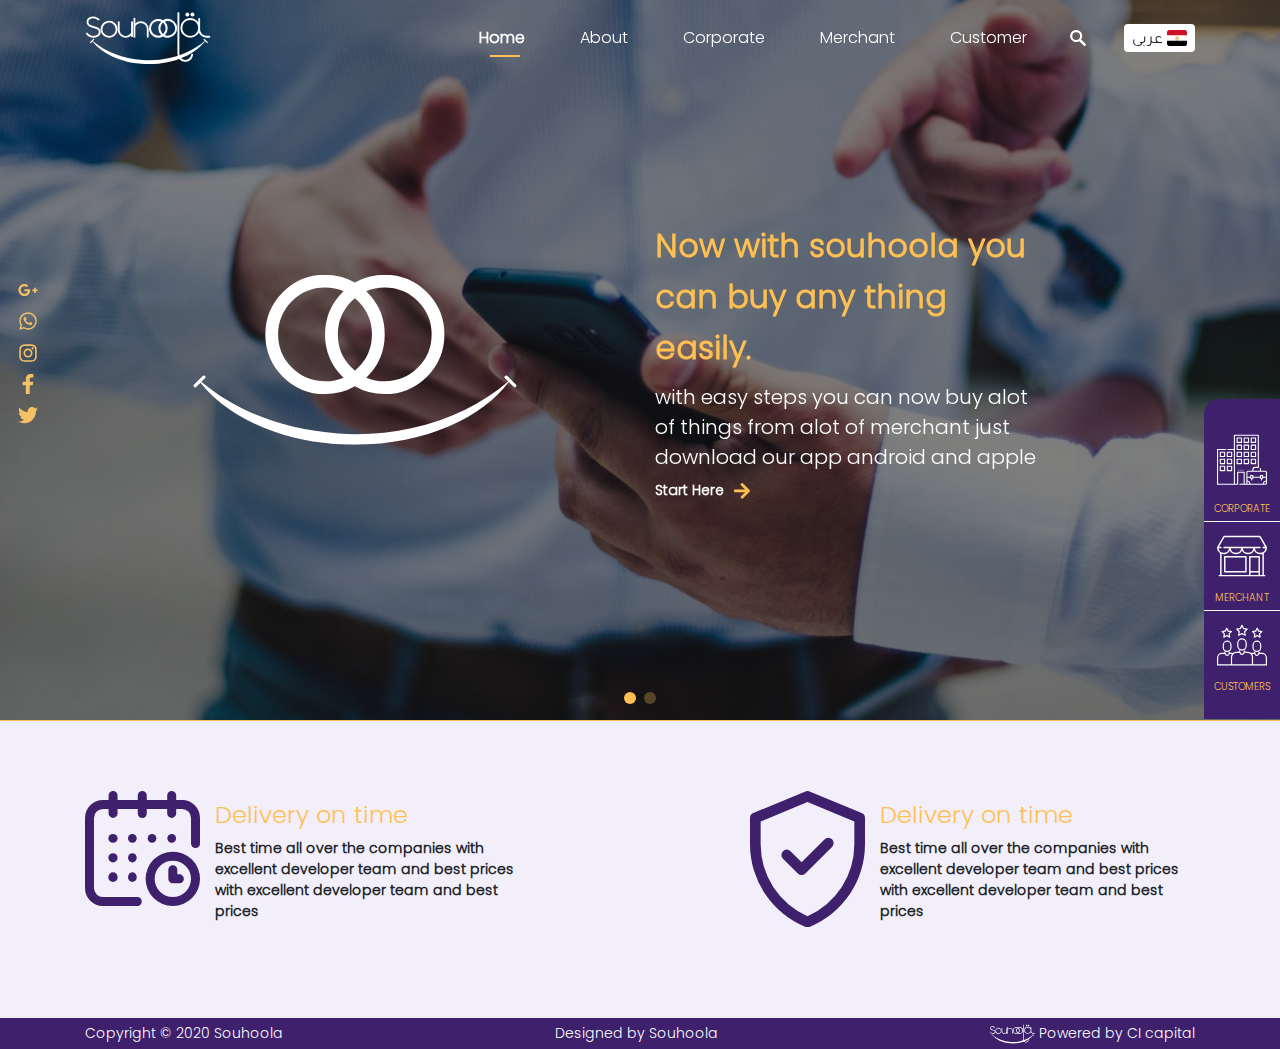
==== commit b1d73298: "upload" ====
--- a/index.html
+++ b/index.html
@@ -116,14 +116,16 @@
         <!-- // navbar -->
 
         <!-- Swiper -->
+
         <div class="swiper-container  swiper-container--index">
             <div class="swiper-wrapper">
+
                 <div class="swiper-slide">
 
                     <div class="banner-content">
                         <div class="container">
                             <div class="row justify-content-between">
-                                <div class="col-5 align-self-center">
+                                <div class="col-6 align-self-center">
                                     <div class="content__logo">
                                         <svg xmlns="http://www.w3.org/2000/svg" viewBox="0 0 659.048 347.214">
                                             <g id="Group_796" data-name="Group 796" transform="translate(0 -59.406)">
@@ -172,7 +174,7 @@
                     <div class="banner-content">
                         <div class="container">
                             <div class="row justify-content-between">
-                                <div class="col-5 align-self-center">
+                                <div class="col-6 align-self-center">
                                     <div class="content__logo">
                                         <svg xmlns="http://www.w3.org/2000/svg" viewBox="0 0 659.048 347.214">
                                             <g id="Group_796" data-name="Group 796" transform="translate(0 -59.406)">
@@ -216,58 +218,137 @@
                     <div class="over-lay"></div>
                     <img class="slide" src="imges/002.png" alt="">
                 </div>
-                <div class="swiper-slide">
-
-                    <div class="banner-content">
-                        <div class="container">
-                            <div class="row justify-content-between">
-                                <div class="col-5 align-self-center">
-                                    <div class="content__logo">
-                                        <svg xmlns="http://www.w3.org/2000/svg" viewBox="0 0 659.048 347.214">
-                                            <g id="Group_796" data-name="Group 796" transform="translate(0 -59.406)">
-                                                <path id="Path_813" data-name="Path 813"
-                                                    d="M39.776,389.946,57.2,372.522a3.3,3.3,0,1,1,4.661,4.661l-7.194,7.194c.306.249.621.493.924.742,72.654,59.7,164.344,96.168,278.3,104.855a513.38,513.38,0,0,0,149.122-10.729c80.53-17.586,144.935-50.771,197.692-95.147.185-.154.379-.3.564-.455l-6.459-6.459a3.3,3.3,0,1,1,4.661-4.661l17.421,17.423a3.295,3.295,0,0,1-4.661,4.658l-9.822-9.822C625.556,461.5,491.945,523.542,325.577,511.211c-58.844-4.36-112.968-18.235-161.908-41.084Q93.121,437.186,52.732,386.308l-8.3,8.3a3.294,3.294,0,1,1-4.658-4.658Z"
-                                                    transform="translate(-38.809 -106.16)" fill="#fff" />
-                                                <g id="Group_608" data-name="Group 608"
-                                                    transform="translate(146.384 59.406)">
-                                                    <path id="Path_294" data-name="Path 294"
-                                                        d="M523.116,360.488q-35.715-35.707-86.223-35.709-33.806,0-60.963,16.021-27.176-15.99-60.964-16.021-50.51,0-86.217,35.709T193.04,446.711q0,50.51,35.709,86.223t86.217,35.7q33.8,0,60.964-16.016,27.168,15.99,60.963,16.016,50.511,0,86.223-35.7t35.71-86.223Q558.826,396.2,523.116,360.488ZM314.967,542.51q-39.706,0-67.757-28.042t-28.042-67.756q0-39.715,28.042-67.762,28.039-28.031,67.757-28.042a94.913,94.913,0,0,1,37.889,7.5c-.73.7-1.466,1.367-2.18,2.086q-35.715,35.715-35.71,86.223t35.71,86.223c.714.714,1.45,1.388,2.18,2.085A95.006,95.006,0,0,1,314.967,542.51Zm67.763-163.56Q410.768,407,410.771,446.711t-28.042,67.756q-3.32,3.311-6.8,6.224-3.477-2.921-6.793-6.224-28.048-28.039-28.042-67.756t28.042-67.762q3.311-3.312,6.793-6.224Q379.407,375.647,382.729,378.949ZM504.656,514.467q-28.048,28.048-67.763,28.042a95,95,0,0,1-37.884-7.49c.725-.7,1.461-1.371,2.18-2.085q35.707-35.707,35.71-86.223t-35.71-86.223c-.719-.719-1.455-1.389-2.18-2.086a94.9,94.9,0,0,1,37.884-7.5q39.715,0,67.763,28.042Q532.687,407,532.7,446.711T504.656,514.467Z"
-                                                        transform="translate(-193.04 -324.779)" fill="#fff" />
-                                                </g>
-                                            </g>
-                                        </svg>
-
-                                    </div>
-
-                                </div>
-                                <div class="col-6">
-                                    <div class="content__text">
-                                        <h2>
-                                            Now with souhoola you <br> can buy any thing <br>easily.
-                                        </h2>
-                                        <h5>with easy steps you can now buy alot<br> of things from alot of merchant
-                                            just <br> download our app android and apple</h5>
-                                        <a class="start" href="#"> Start Here <svg aria-hidden="true" focusable="false"
-                                                data-prefix="fas" data-icon="arrow-right"
-                                                class="svg-inline--fa fa-arrow-right fa-w-14" role="img"
-                                                xmlns="http://www.w3.org/2000/svg" viewBox="0 0 448 512">
-                                                <path fill="currentColor"
-                                                    d="M190.5 66.9l22.2-22.2c9.4-9.4 24.6-9.4 33.9 0L441 239c9.4 9.4 9.4 24.6 0 33.9L246.6 467.3c-9.4 9.4-24.6 9.4-33.9 0l-22.2-22.2c-9.5-9.5-9.3-25 .4-34.3L311.4 296H24c-13.3 0-24-10.7-24-24v-32c0-13.3 10.7-24 24-24h287.4L190.9 101.2c-9.8-9.3-10-24.8-.4-34.3z">
-                                                </path>
-                                            </svg></a>
-                                    </div>
-                                </div>
-
-                            </div>
-                        </div>
-                    </div>
-
-                    <div class="over-lay"></div>
-                    <img class="slide" src="imges/003.png" alt="">
-                </div>
+
             </div>
             <!-- Add Pagination -->
             <div class="swiper-pagination swiper-pagination-white"></div>
+            <div class="social-icons">
+                <ul class="social-icons__list">
+                    <li>
+                        <a href="#">
+                            <svg aria-hidden="true" focusable="false" data-prefix="fab" data-icon="google-plus-g"
+                                class="svg-inline--fa fa-google-plus-g fa-w-20" role="img"
+                                xmlns="http://www.w3.org/2000/svg" viewBox="0 0 640 512">
+                                <path fill="currentColor"
+                                    d="M386.061 228.496c1.834 9.692 3.143 19.384 3.143 31.956C389.204 370.205 315.599 448 204.8 448c-106.084 0-192-85.915-192-192s85.916-192 192-192c51.864 0 95.083 18.859 128.611 50.292l-52.126 50.03c-14.145-13.621-39.028-29.599-76.485-29.599-65.484 0-118.92 54.221-118.92 121.277 0 67.056 53.436 121.277 118.92 121.277 75.961 0 104.513-54.745 108.965-82.773H204.8v-66.009h181.261zm185.406 6.437V179.2h-56.001v55.733h-55.733v56.001h55.733v55.733h56.001v-55.733H627.2v-56.001h-55.733z">
+                                </path>
+                            </svg>
+                        </a>
+                    </li>
+                    <li>
+                        <a href="#">
+                            <svg aria-hidden="true" focusable="false" data-prefix="fab" data-icon="whatsapp"
+                                class="svg-inline--fa fa-whatsapp fa-w-14" role="img" xmlns="http://www.w3.org/2000/svg"
+                                viewBox="0 0 448 512">
+                                <path fill="currentColor"
+                                    d="M380.9 97.1C339 55.1 283.2 32 223.9 32c-122.4 0-222 99.6-222 222 0 39.1 10.2 77.3 29.6 111L0 480l117.7-30.9c32.4 17.7 68.9 27 106.1 27h.1c122.3 0 224.1-99.6 224.1-222 0-59.3-25.2-115-67.1-157zm-157 341.6c-33.2 0-65.7-8.9-94-25.7l-6.7-4-69.8 18.3L72 359.2l-4.4-7c-18.5-29.4-28.2-63.3-28.2-98.2 0-101.7 82.8-184.5 184.6-184.5 49.3 0 95.6 19.2 130.4 54.1 34.8 34.9 56.2 81.2 56.1 130.5 0 101.8-84.9 184.6-186.6 184.6zm101.2-138.2c-5.5-2.8-32.8-16.2-37.9-18-5.1-1.9-8.8-2.8-12.5 2.8-3.7 5.6-14.3 18-17.6 21.8-3.2 3.7-6.5 4.2-12 1.4-32.6-16.3-54-29.1-75.5-66-5.7-9.8 5.7-9.1 16.3-30.3 1.8-3.7.9-6.9-.5-9.7-1.4-2.8-12.5-30.1-17.1-41.2-4.5-10.8-9.1-9.3-12.5-9.5-3.2-.2-6.9-.2-10.6-.2-3.7 0-9.7 1.4-14.8 6.9-5.1 5.6-19.4 19-19.4 46.3 0 27.3 19.9 53.7 22.6 57.4 2.8 3.7 39.1 59.7 94.8 83.8 35.2 15.2 49 16.5 66.6 13.9 10.7-1.6 32.8-13.4 37.4-26.4 4.6-13 4.6-24.1 3.2-26.4-1.3-2.5-5-3.9-10.5-6.6z">
+                                </path>
+                            </svg>
+                        </a>
+                    </li>
+                    <li>
+                        <a href="#">
+                            <svg aria-hidden="true" focusable="false" data-prefix="fab" data-icon="instagram"
+                                class="svg-inline--fa fa-instagram fa-w-14" role="img"
+                                xmlns="http://www.w3.org/2000/svg" viewBox="0 0 448 512">
+                                <path fill="currentColor"
+                                    d="M224.1 141c-63.6 0-114.9 51.3-114.9 114.9s51.3 114.9 114.9 114.9S339 319.5 339 255.9 287.7 141 224.1 141zm0 189.6c-41.1 0-74.7-33.5-74.7-74.7s33.5-74.7 74.7-74.7 74.7 33.5 74.7 74.7-33.6 74.7-74.7 74.7zm146.4-194.3c0 14.9-12 26.8-26.8 26.8-14.9 0-26.8-12-26.8-26.8s12-26.8 26.8-26.8 26.8 12 26.8 26.8zm76.1 27.2c-1.7-35.9-9.9-67.7-36.2-93.9-26.2-26.2-58-34.4-93.9-36.2-37-2.1-147.9-2.1-184.9 0-35.8 1.7-67.6 9.9-93.9 36.1s-34.4 58-36.2 93.9c-2.1 37-2.1 147.9 0 184.9 1.7 35.9 9.9 67.7 36.2 93.9s58 34.4 93.9 36.2c37 2.1 147.9 2.1 184.9 0 35.9-1.7 67.7-9.9 93.9-36.2 26.2-26.2 34.4-58 36.2-93.9 2.1-37 2.1-147.8 0-184.8zM398.8 388c-7.8 19.6-22.9 34.7-42.6 42.6-29.5 11.7-99.5 9-132.1 9s-102.7 2.6-132.1-9c-19.6-7.8-34.7-22.9-42.6-42.6-11.7-29.5-9-99.5-9-132.1s-2.6-102.7 9-132.1c7.8-19.6 22.9-34.7 42.6-42.6 29.5-11.7 99.5-9 132.1-9s102.7-2.6 132.1 9c19.6 7.8 34.7 22.9 42.6 42.6 11.7 29.5 9 99.5 9 132.1s2.7 102.7-9 132.1z">
+                                </path>
+                            </svg>
+                        </a>
+                    </li>
+                    <li>
+                        <a href="#">
+                            <svg aria-hidden="true" focusable="false" data-prefix="fab" data-icon="facebook-f"
+                                class="svg-inline--fa fa-facebook-f fa-w-10" role="img"
+                                xmlns="http://www.w3.org/2000/svg" viewBox="0 0 320 512">
+                                <path fill="currentColor"
+                                    d="M279.14 288l14.22-92.66h-88.91v-60.13c0-25.35 12.42-50.06 52.24-50.06h40.42V6.26S260.43 0 225.36 0c-73.22 0-121.08 44.38-121.08 124.72v70.62H22.89V288h81.39v224h100.17V288z">
+                                </path>
+                            </svg>
+                        </a>
+                    </li>
+                    <li>
+                        <a href="#">
+                            <svg aria-hidden="true" focusable="false" data-prefix="fab" data-icon="twitter"
+                                class="svg-inline--fa fa-twitter fa-w-16" role="img" xmlns="http://www.w3.org/2000/svg"
+                                viewBox="0 0 512 512">
+                                <path fill="currentColor"
+                                    d="M459.37 151.716c.325 4.548.325 9.097.325 13.645 0 138.72-105.583 298.558-298.558 298.558-59.452 0-114.68-17.219-161.137-47.106 8.447.974 16.568 1.299 25.34 1.299 49.055 0 94.213-16.568 130.274-44.832-46.132-.975-84.792-31.188-98.112-72.772 6.498.974 12.995 1.624 19.818 1.624 9.421 0 18.843-1.3 27.614-3.573-48.081-9.747-84.143-51.98-84.143-102.985v-1.299c13.969 7.797 30.214 12.67 47.431 13.319-28.264-18.843-46.781-51.005-46.781-87.391 0-19.492 5.197-37.36 14.294-52.954 51.655 63.675 129.3 105.258 216.365 109.807-1.624-7.797-2.599-15.918-2.599-24.04 0-57.828 46.782-104.934 104.934-104.934 30.213 0 57.502 12.67 76.67 33.137 23.715-4.548 46.456-13.32 66.599-25.34-7.798 24.366-24.366 44.833-46.132 57.827 21.117-2.273 41.584-8.122 60.426-16.243-14.292 20.791-32.161 39.308-52.628 54.253z">
+                                </path>
+                            </svg>
+                        </a>
+                    </li>
+
+                </ul>
+
+            </div>
+            <div class="banner-service">
+                <ul class="service__list">
+                    <li>
+                        <a href="#">
+                            <svg id="corporate" xmlns="http://www.w3.org/2000/svg" width="71.57" height="71.57" viewBox="0 0 71.57 71.57">
+                                <path id="Path_816" data-name="Path 816" d="M14.779,33.778A.778.778,0,0,0,14,33H7.778A.778.778,0,0,0,7,33.778V40a.778.778,0,0,0,.778.778H14A.778.778,0,0,0,14.779,40Zm-1.556,5.446H8.556V34.556h4.668Z" transform="translate(-3.11 -8.884)" fill="#fff"/>
+                                <path id="Path_817" data-name="Path 817" d="M27.779,33.778A.778.778,0,0,0,27,33H20.778a.778.778,0,0,0-.778.778V40a.778.778,0,0,0,.778.778H27A.778.778,0,0,0,27.779,40Zm-1.556,5.446H21.556V34.556h4.668Z" transform="translate(-5.997 -8.884)" fill="#fff"/>
+                                <path id="Path_818" data-name="Path 818" d="M14.779,46.778A.778.778,0,0,0,14,46H7.778A.778.778,0,0,0,7,46.778V53a.778.778,0,0,0,.778.778H14A.778.778,0,0,0,14.779,53Zm-1.556,5.446H8.556V47.556h4.668Z" transform="translate(-3.11 -11.771)" fill="#fff"/>
+                                <path id="Path_819" data-name="Path 819" d="M27.779,46.778A.778.778,0,0,0,27,46H20.778a.778.778,0,0,0-.778.778V53a.778.778,0,0,0,.778.778H27A.778.778,0,0,0,27.779,53Zm-1.556,5.446H21.556V47.556h4.668Z" transform="translate(-5.997 -11.771)" fill="#fff"/>
+                                <path id="Path_820" data-name="Path 820" d="M14,59H7.778A.778.778,0,0,0,7,59.778V66a.778.778,0,0,0,.778.778H14A.778.778,0,0,0,14.779,66V59.778A.778.778,0,0,0,14,59Zm-.778,6.224H8.556V60.556h4.668Z" transform="translate(-3.11 -14.658)" fill="#fff"/>
+                                <path id="Path_821" data-name="Path 821" d="M27,59H20.778a.778.778,0,0,0-.778.778V66a.778.778,0,0,0,.778.778H27A.778.778,0,0,0,27.779,66V59.778A.778.778,0,0,0,27,59Zm-.778,6.224H21.556V60.556h4.668Z" transform="translate(-5.997 -14.658)" fill="#fff"/>
+                                <path id="Path_822" data-name="Path 822" d="M45,7H38.778A.778.778,0,0,0,38,7.778V14a.778.778,0,0,0,.778.778H45A.778.778,0,0,0,45.779,14V7.778A.778.778,0,0,0,45,7Zm-.778,6.224H39.556V8.556h4.668Z" transform="translate(-9.994 -3.11)" fill="#fff"/>
+                                <path id="Path_823" data-name="Path 823" d="M51.778,14.779H58A.778.778,0,0,0,58.779,14V7.778A.778.778,0,0,0,58,7H51.778A.778.778,0,0,0,51,7.778V14A.778.778,0,0,0,51.778,14.779Zm.778-6.224h4.668v4.668H52.556Z" transform="translate(-12.881 -3.11)" fill="#fff"/>
+                                <path id="Path_824" data-name="Path 824" d="M64.778,14.779H71A.778.778,0,0,0,71.779,14V7.778A.778.778,0,0,0,71,7H64.778A.778.778,0,0,0,64,7.778V14A.778.778,0,0,0,64.778,14.779Zm.778-6.224h4.668v4.668H65.556Z" transform="translate(-15.768 -3.11)" fill="#fff"/>
+                                <path id="Path_825" data-name="Path 825" d="M45,20H38.778a.778.778,0,0,0-.778.778V27a.778.778,0,0,0,.778.778H45A.778.778,0,0,0,45.779,27V20.778A.778.778,0,0,0,45,20Zm-.778,6.224H39.556V21.556h4.668Z" transform="translate(-9.994 -5.997)" fill="#fff"/>
+                                <path id="Path_826" data-name="Path 826" d="M51.778,27.779H58A.778.778,0,0,0,58.779,27V20.778A.778.778,0,0,0,58,20H51.778a.778.778,0,0,0-.778.778V27A.778.778,0,0,0,51.778,27.779Zm.778-6.224h4.668v4.668H52.556Z" transform="translate(-12.881 -5.997)" fill="#fff"/>
+                                <path id="Path_827" data-name="Path 827" d="M64.778,27.779H71A.778.778,0,0,0,71.779,27V20.778A.778.778,0,0,0,71,20H64.778a.778.778,0,0,0-.778.778V27A.778.778,0,0,0,64.778,27.779Zm.778-6.224h4.668v4.668H65.556Z" transform="translate(-15.768 -5.997)" fill="#fff"/>
+                                <path id="Path_828" data-name="Path 828" d="M45,33H38.778a.778.778,0,0,0-.778.778V40a.778.778,0,0,0,.778.778H45A.778.778,0,0,0,45.779,40V33.778A.778.778,0,0,0,45,33Zm-.778,6.224H39.556V34.556h4.668Z" transform="translate(-9.994 -8.884)" fill="#fff"/>
+                                <path id="Path_829" data-name="Path 829" d="M51.778,40.779H58A.778.778,0,0,0,58.779,40V33.778A.778.778,0,0,0,58,33H51.778a.778.778,0,0,0-.778.778V40A.778.778,0,0,0,51.778,40.779Zm.778-6.224h4.668v4.668H52.556Z" transform="translate(-12.881 -8.884)" fill="#fff"/>
+                                <path id="Path_830" data-name="Path 830" d="M64.778,40.779H71A.778.778,0,0,0,71.779,40V33.778A.778.778,0,0,0,71,33H64.778a.778.778,0,0,0-.778.778V40A.778.778,0,0,0,64.778,40.779Zm.778-6.224h4.668v4.668H65.556Z" transform="translate(-15.768 -8.884)" fill="#fff"/>
+                                <path id="Path_831" data-name="Path 831" d="M45,46H38.778a.778.778,0,0,0-.778.778V53a.778.778,0,0,0,.778.778H45A.778.778,0,0,0,45.779,53V46.778A.778.778,0,0,0,45,46Zm-.778,6.224H39.556V47.556h4.668Z" transform="translate(-9.994 -11.771)" fill="#fff"/>
+                                <path id="Path_832" data-name="Path 832" d="M58.779,53V46.778A.778.778,0,0,0,58,46H51.778a.778.778,0,0,0-.778.778V53a.778.778,0,0,0,.778.778H58A.778.778,0,0,0,58.779,53Zm-1.556-.778H52.556V47.556h4.668Z" transform="translate(-12.881 -11.771)" fill="#fff"/>
+                                <path id="Path_833" data-name="Path 833" d="M64.778,53.779H71A.778.778,0,0,0,71.779,53V46.778A.778.778,0,0,0,71,46H64.778a.778.778,0,0,0-.778.778V53A.778.778,0,0,0,64.778,53.779Zm.778-6.224h4.668v4.668H65.556Z" transform="translate(-15.768 -11.771)" fill="#fff"/>
+                                <path id="Path_834" data-name="Path 834" d="M71.236,53.344H65.013V51.788a3.884,3.884,0,0,0-.52-1.945.778.778,0,1,0-1.347.779,2.341,2.341,0,0,1,.311,1.166v1.556H54.122V51.788a2.337,2.337,0,0,1,2.334-2.334h4.668a.778.778,0,0,0,.778-.778V2.778A.778.778,0,0,0,61.123,2H26.894a.778.778,0,0,0-.778.778V22.226H17.559a.778.778,0,0,0,0,1.556h8.557V72.014H3.556V23.782H14.447A.778.778,0,0,0,15.225,23c-.009-.678.252-.9-1.556-.778H2.778A.778.778,0,0,0,2,23V72.792a.778.778,0,0,0,.778.778H31.562a.778.778,0,0,0,.778-.778V56.456h7.779V72.014H34.673a.778.778,0,1,0,0,1.556H71.236a2.337,2.337,0,0,0,2.334-2.334V55.678a2.337,2.337,0,0,0-2.334-2.334ZM44.152,72.014H41.675V55.678A.778.778,0,0,0,40.9,54.9H31.562a.778.778,0,0,0-.778.778V72.014H27.672V3.556H60.345V47.9h-3.89a3.894,3.894,0,0,0-3.89,3.89v1.556H46.342a2.337,2.337,0,0,0-2.334,2.334V71.236a2.308,2.308,0,0,0,.143.778Zm2.191,0a.779.779,0,0,1-.778-.778V68.981A3.9,3.9,0,0,1,48.6,72.014Zm25.672-.778a.779.779,0,0,1-.778.778H68.981a3.9,3.9,0,0,1,3.033-3.033Zm0-3.827a5.448,5.448,0,0,0-4.605,4.605H50.17a5.448,5.448,0,0,0-4.605-4.605V63.457h3.89v.778a.778.778,0,0,0,.778.778h.778v1.556a.778.778,0,1,0,1.556,0V65.013h.778a.778.778,0,0,0,.778-.778v-.778h9.335v.778a.778.778,0,0,0,.778.778h.778v1.556a.778.778,0,0,0,1.556,0V65.013h.778a.778.778,0,0,0,.778-.778v-.778h3.89Zm-21-3.952V61.123h1.556v2.334Zm14,0V61.123h1.556v2.334Zm7-1.556h-3.89V60.345a.778.778,0,0,0-.778-.778H64.235a.778.778,0,0,0-.778.778V61.9H54.122V60.345a.778.778,0,0,0-.778-.778H50.232a.778.778,0,0,0-.778.778V61.9h-3.89V55.678a.779.779,0,0,1,.778-.778H71.236a.779.779,0,0,1,.778.778Z" transform="translate(-2 -2)" fill="#fff"/>
+                                <ellipse id="Ellipse_236" data-name="Ellipse 236" cx="0.5" cy="1" rx="0.5" ry="1" transform="translate(30.785 49.785)" fill="#fff"/>
+                                <ellipse id="Ellipse_237" data-name="Ellipse 237" cx="0.5" cy="1" rx="0.5" ry="1" transform="translate(33.785 49.785)" fill="#fff"/>
+                                <ellipse id="Ellipse_238" data-name="Ellipse 238" cx="0.5" cy="1" rx="0.5" ry="1" transform="translate(36.785 49.785)" fill="#fff"/>
+                              </svg>
+                              <p>corporate</p>
+                        </a>
+                    </li>
+                    <li>
+                        <a href="#">
+                            <svg id="shop_1_" data-name="shop (1)" xmlns="http://www.w3.org/2000/svg" width="71.57" height="58.124" viewBox="0 0 71.57 58.124">
+                                <g id="Group_610" data-name="Group 610">
+                                  <g id="Group_609" data-name="Group 609">
+                                    <path id="Path_814" data-name="Path 814" d="M68.281,104.123H67.088V73.02a9.731,9.731,0,0,0,4.482-8.188,1.049,1.049,0,0,0-.138-.52L63.113,49.753A3.3,3.3,0,0,0,60.257,48.1H11.313a3.3,3.3,0,0,0-2.856,1.657L.138,64.312a1.05,1.05,0,0,0-.138.52A9.731,9.731,0,0,0,4.482,73.02v31.1H3.289a1.048,1.048,0,1,0,0,2.1H68.281a1.048,1.048,0,1,0,0-2.1ZM2.169,65.88H5.53a1.048,1.048,0,0,0,0-2.1H2.855l7.423-12.99a1.2,1.2,0,0,1,1.036-.6H60.257a1.2,1.2,0,0,1,1.036.6l7.423,12.99H66.04a1.048,1.048,0,1,0,0,2.1H69.4a7.635,7.635,0,0,1-15.126,0h7.282a1.048,1.048,0,0,0,0-2.1H10.013a1.048,1.048,0,0,0,0,2.1h7.282a7.635,7.635,0,0,1-15.126,0Zm49.862,0a7.634,7.634,0,0,1-15.124,0Zm-17.368,0a7.634,7.634,0,0,1-15.124,0Zm24.726,38.243H48.039v-3.506h11.35Zm0-5.6H48.039V79.327h11.35Zm5.6,5.6H61.485V78.279a1.048,1.048,0,0,0-1.048-1.048H46.991a1.048,1.048,0,0,0-1.048,1.048v25.845H6.579V74.037a9.723,9.723,0,0,0,11.838-4.813,9.731,9.731,0,0,0,17.368,0,9.731,9.731,0,0,0,17.368,0,9.723,9.723,0,0,0,11.838,4.814Z" transform="translate(0 -48.096)" fill="#fff"/>
+                                  </g>
+                                </g>
+                                <g id="Group_612" data-name="Group 612" transform="translate(10.085 29.134)">
+                                  <g id="Group_611" data-name="Group 611">
+                                    <path id="Path_815" data-name="Path 815" d="M103.448,256.516H73.193a1.048,1.048,0,0,0-1.048,1.048v21.29a1.048,1.048,0,0,0,1.048,1.048h30.255a1.048,1.048,0,0,0,1.048-1.048v-21.29A1.048,1.048,0,0,0,103.448,256.516Zm-1.048,21.29H74.242V258.613H102.4Z" transform="translate(-72.145 -256.516)" fill="#fff"/>
+                                  </g>
+                                </g>
+                              </svg>
+                              
+                              <p>merchant</p>
+                        </a>
+                    </li>
+                    <li>
+                        <a href="#">
+                            <svg id="customer" xmlns="http://www.w3.org/2000/svg" width="71.316" height="58.197" viewBox="0 0 71.316 58.197">
+                                <path id="Path_835" data-name="Path 835" d="M200.336,61.442l-.824,4.732a.852.852,0,0,0,1.235.9L205,64.851,209.25,67.1a.852.852,0,0,0,1.239-.895l-.8-4.736,3.448-3.344a.852.852,0,0,0-.469-1.455l-4.751-.7L205.8,51.651a.852.852,0,0,0-.763-.477h0a.852.852,0,0,0-.763.473l-2.136,4.3-4.755.679a.852.852,0,0,0-.476,1.453Zm2.484-3.869a.852.852,0,0,0,.643-.465l1.567-3.157,1.552,3.164a.852.852,0,0,0,.641.468l3.487.515-2.53,2.455a.852.852,0,0,0-.247.754l.587,3.475L205.4,63.135a.852.852,0,0,0-.793,0l-3.123,1.632.6-3.472a.852.852,0,0,0-.243-.755l-2.518-2.466Z" transform="translate(-169.422 -51.174)" fill="#fff"/>
+                                <path id="Path_836" data-name="Path 836" d="M358.743,89.557l-.724,4.158a.852.852,0,0,0,1.235.9l3.74-1.955,3.73,1.973a.852.852,0,0,0,1.239-.9l-.7-4.161,3.029-2.938a.852.852,0,0,0-.469-1.455l-4.174-.617-1.858-3.789a.852.852,0,0,0-.763-.477h0a.852.852,0,0,0-.763.473l-1.877,3.779-4.177.6a.852.852,0,0,0-.476,1.453Zm2.323-3.378a.852.852,0,0,0,.643-.465l1.308-2.634,1.3,2.64a.852.852,0,0,0,.641.468l2.909.43-2.111,2.048a.852.852,0,0,0-.247.754l.49,2.9-2.6-1.375a.851.851,0,0,0-.793,0l-2.606,1.362.5-2.9a.852.852,0,0,0-.243-.755l-2.1-2.057Z" transform="translate(-305.683 -76.164)" fill="#fff"/>
+                                <path id="Path_837" data-name="Path 837" d="M52.865,89.557l-.723,4.158a.852.852,0,0,0,1.235.9l3.74-1.955,3.731,1.973a.852.852,0,0,0,1.239-.9l-.7-4.161,3.029-2.938a.852.852,0,0,0-.469-1.455l-4.175-.617-1.858-3.789a.852.852,0,0,0-.763-.477h0a.852.852,0,0,0-.763.473L54.5,84.554l-4.177.6A.852.852,0,0,0,49.85,86.6Zm2.323-3.378a.852.852,0,0,0,.644-.465L57.14,83.08l1.3,2.64a.852.852,0,0,0,.641.468l2.909.43-2.111,2.048a.852.852,0,0,0-.247.754l.49,2.9-2.6-1.375a.852.852,0,0,0-.793,0l-2.607,1.362.5-2.9a.852.852,0,0,0-.243-.755l-2.1-2.057Z" transform="translate(-43.259 -76.164)" fill="#fff"/>
+                                <path id="Path_838" data-name="Path 838" d="M214.726,187.146a6.842,6.842,0,0,0-6.835,6.835v3.988a6.835,6.835,0,1,0,13.669,0v-3.988A6.842,6.842,0,0,0,214.726,187.146Zm5.13,10.823a5.13,5.13,0,0,1-10.26,0v-3.988a5.13,5.13,0,1,1,10.26,0Z" transform="translate(-179.067 -167.829)" fill="#fff"/>
+                                <path id="Path_839" data-name="Path 839" d="M367.31,210.936a6.3,6.3,0,0,0-6.291,6.291v3.625a6.291,6.291,0,0,0,12.582,0v-3.625A6.3,6.3,0,0,0,367.31,210.936Zm4.586,9.916a4.586,4.586,0,1,1-9.172,0v-3.625a4.586,4.586,0,1,1,9.172,0Z" transform="translate(-310.441 -188.239)" fill="#fff"/>
+                                <path id="Path_840" data-name="Path 840" d="M69.119,313.186H66.827a.775.775,0,0,1-.775-.774.852.852,0,0,0-1.655-.288l-.911,2.54a1.707,1.707,0,0,1-3.22-.021l-.872-2.529a.852.852,0,0,0-1.409-.325l-.021.02a.852.852,0,0,0-.25.6.775.775,0,0,1-.775.774H54.617a7.254,7.254,0,0,0-1.1.084,7.793,7.793,0,0,0-4.884-1.715H46.113a.938.938,0,0,1-.938-.938.852.852,0,0,0-1.655-.288l-1,2.794a1.963,1.963,0,0,1-3.7-.024l-.959-2.782a.852.852,0,0,0-1.409-.324l-.023.023a.852.852,0,0,0-.249.6.938.938,0,0,1-.938.938H32.682a7.792,7.792,0,0,0-4.884,1.716,7.251,7.251,0,0,0-1.1-.085H24.408a.775.775,0,0,1-.775-.774.852.852,0,0,0-1.655-.288l-.911,2.539a1.707,1.707,0,0,1-3.22-.021l-.872-2.529a.852.852,0,0,0-1.409-.325l-.02.02a.852.852,0,0,0-.249.6.775.775,0,0,1-.774.774H12.2a7.206,7.206,0,0,0-7.2,7.2v9.97a.852.852,0,0,0,.852.852H75.464a.852.852,0,0,0,.852-.852v-9.97A7.205,7.205,0,0,0,69.119,313.186Zm-44.269,6.2V329.5H6.7v-9.118a5.5,5.5,0,0,1,5.493-5.492h2.325a2.466,2.466,0,0,0,1.446-.466l.267.774a3.412,3.412,0,0,0,6.437.041l.292-.813a2.467,2.467,0,0,0,1.364.464h1.947A7.786,7.786,0,0,0,24.85,319.386ZM54.761,329.5H26.555V319.386a6.134,6.134,0,0,1,6.127-6.127h2.557a2.63,2.63,0,0,0,1.634-.567l.331.962a3.668,3.668,0,0,0,6.919.044l.36-1a2.628,2.628,0,0,0,1.545.563h2.605a6.134,6.134,0,0,1,6.127,6.127Zm19.85,0H56.466V319.386a7.786,7.786,0,0,0-1.424-4.5h1.9a2.466,2.466,0,0,0,1.446-.466l.267.774a3.412,3.412,0,0,0,6.437.041l.292-.813a2.467,2.467,0,0,0,1.364.464h2.372a5.5,5.5,0,0,1,5.493,5.492Z" transform="translate(-5 -273.009)" fill="#fff"/>
+                                <path id="Path_841" data-name="Path 841" d="M62.422,217.227v3.625a6.291,6.291,0,0,0,12.582,0v-3.625a6.291,6.291,0,1,0-12.582,0Zm10.877,0v3.625a4.586,4.586,0,1,1-9.172,0v-3.625a4.586,4.586,0,0,1,9.172,0Z" transform="translate(-54.264 -188.239)" fill="#fff"/>
+                              </svg>
+                              <p>customers</p>
+                        </a>
+                    </li>
+                </ul>
+            </div>
+
         </div>
     </header>
     <!--// header -->
--- a/css/style-en.css
+++ b/css/style-en.css
@@ -255,6 +255,93 @@
   opacity: 1;
 }
 
+.swiper-container--index .social-icons {
+  position: absolute;
+  left: 1%;
+  top: 50%;
+  z-index: 99999;
+  -webkit-transform: translateY(-50%);
+          transform: translateY(-50%);
+}
+
+.swiper-container--index .social-icons .social-icons__list li a {
+  padding: 5px;
+  display: block;
+  -webkit-transition: all 0.3s ease-in-out;
+  transition: all 0.3s ease-in-out;
+}
+
+.swiper-container--index .social-icons .social-icons__list li a svg {
+  width: 20px;
+  height: 20px;
+}
+
+.swiper-container--index .social-icons .social-icons__list li a svg path {
+  fill: #f5c166;
+}
+
+.swiper-container--index .social-icons .social-icons__list li a:hover {
+  -webkit-padding-start: 8px;
+          padding-inline-start: 8px;
+  -webkit-transition: all 0.3s ease-in-out;
+  transition: all 0.3s ease-in-out;
+}
+
+.swiper-container--index .social-icons .social-icons__list li a:hover svg path {
+  fill: #ffa810;
+  -webkit-transition: all 0.3s ease-in-out;
+  transition: all 0.3s ease-in-out;
+}
+
+.swiper-container--index .banner-service {
+  position: absolute;
+  right: 0;
+  bottom: 1px;
+  z-index: 99999;
+  background-color: #3e206d;
+  border-top-left-radius: 15px;
+  overflow: hidden;
+}
+
+.swiper-container--index .banner-service .service__list {
+  padding: 20px 0;
+  margin: 0;
+}
+
+.swiper-container--index .banner-service .service__list li:not(:last-of-type) {
+  border-bottom: 1px solid #fff;
+}
+
+.swiper-container--index .banner-service .service__list li a {
+  display: block;
+  padding: 5px 10px;
+  text-decoration: none;
+  text-align: center;
+}
+
+.swiper-container--index .banner-service .service__list li a svg {
+  width: 50px;
+}
+
+.swiper-container--index .banner-service .service__list li a svg path {
+  -webkit-transition: all 0.3s ease-in-out;
+  transition: all 0.3s ease-in-out;
+}
+
+.swiper-container--index .banner-service .service__list li a p {
+  padding-top: 5px;
+  margin: 0;
+  text-transform: uppercase;
+  color: #ffc051;
+  font-size: 10px;
+}
+
+.swiper-container--index .banner-service .service__list li a:hover svg path {
+  fill: #ffc051;
+  -webkit-transition: all 0.3s ease-in-out;
+  transition: all 0.3s ease-in-out;
+}
+
 .index .first-sec {
   padding: 70px 0;
 }
@@ -275,7 +362,7 @@
 }
 
 .index .first-sec .sec__box .box__content h4 {
-  color: #FFC051;
+  color: #ffc051;
 }
 
 .index .first-sec .sec__box .box__content p {
